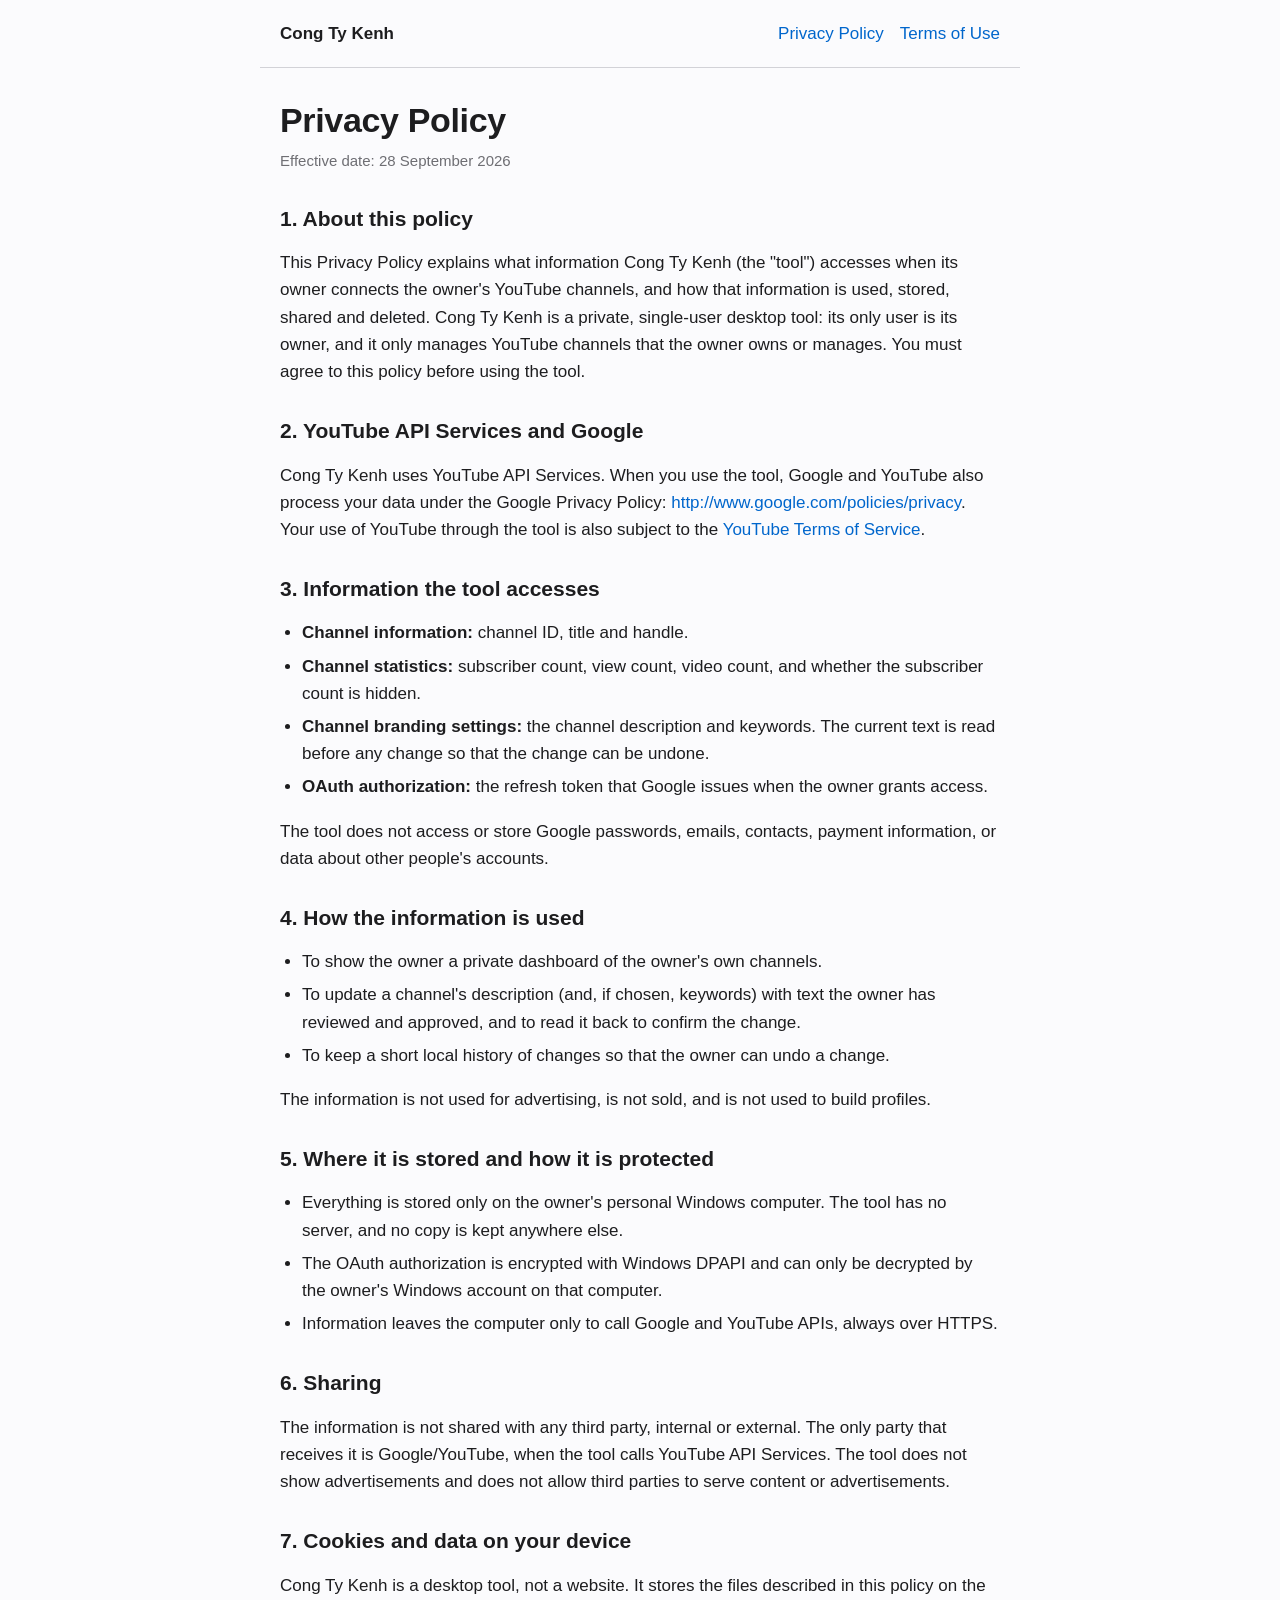
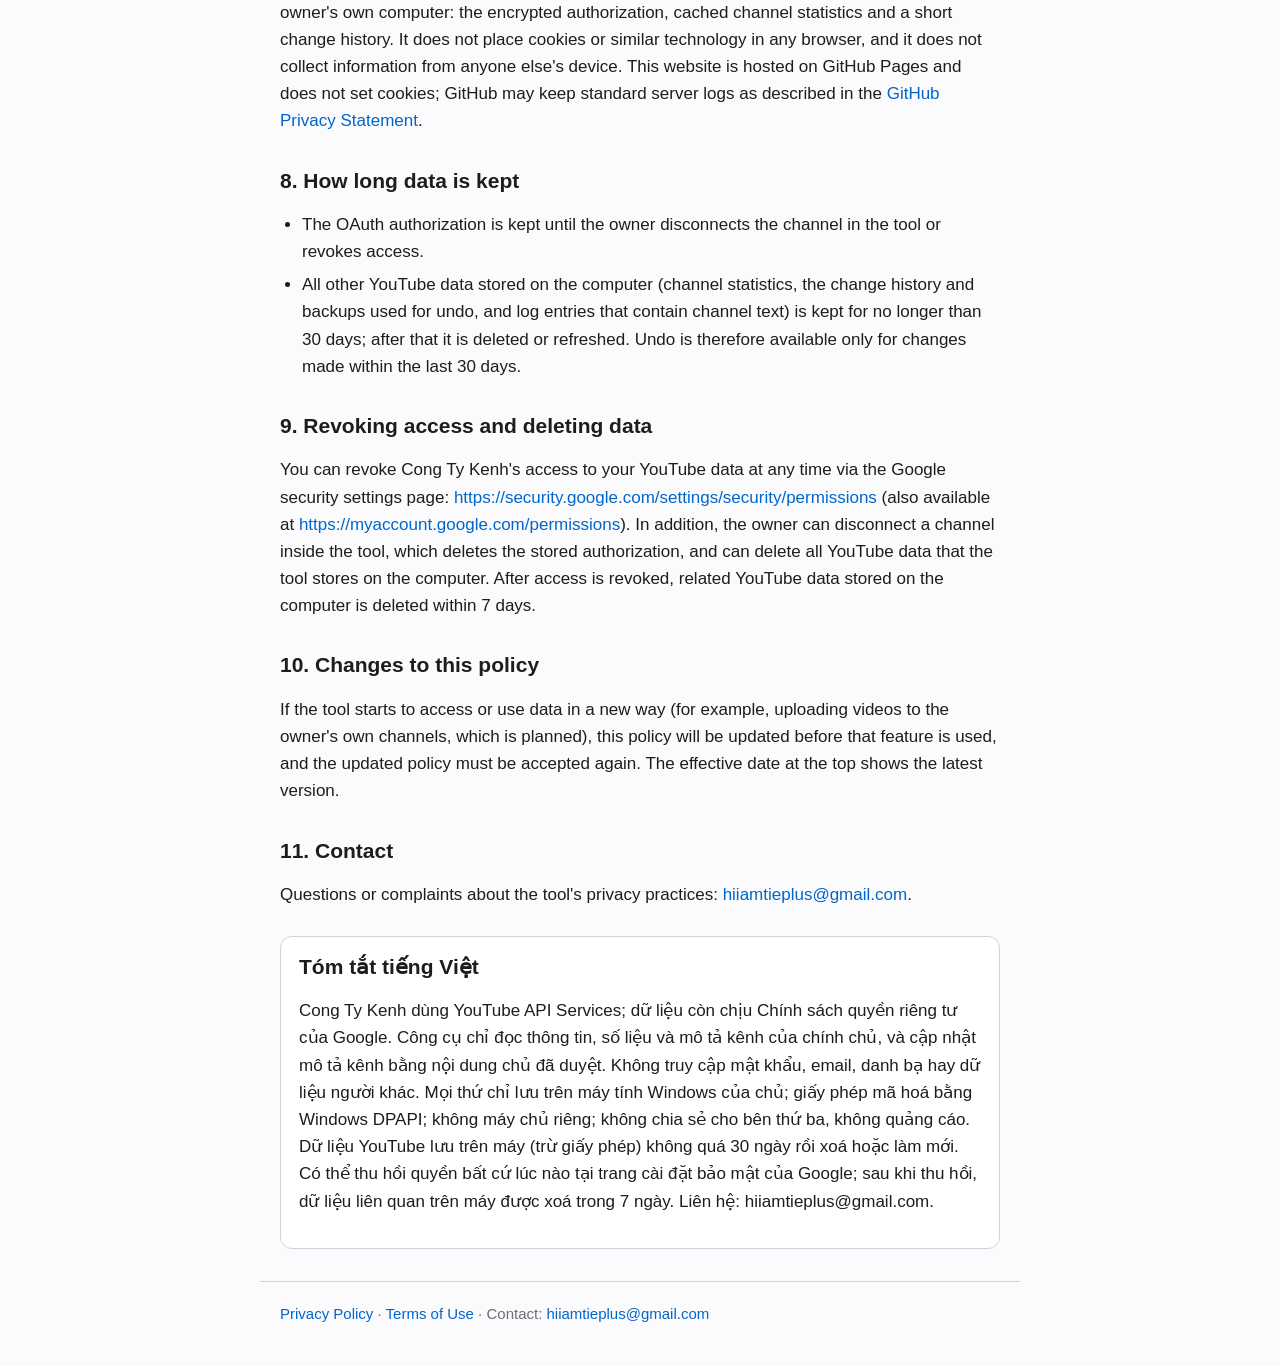
==== privacy.html @ 2bce6625 "Cong Ty Kenh: homepage, privacy policy and terms of use (effective 28 September 2026) Static pages f" ====
<!doctype html>
<html lang="en">
<head>
<meta charset="utf-8">
<meta name="viewport" content="width=device-width, initial-scale=1">
<title>Privacy Policy — Cong Ty Kenh</title>
<meta name="description" content="Privacy Policy of Cong Ty Kenh, a private single-user desktop tool that uses YouTube API Services.">
<link rel="stylesheet" href="style.css">
</head>
<body>
<header class="site">
  <a class="brand" href="./">Cong Ty Kenh</a>
  <nav><a href="privacy.html">Privacy Policy</a><a href="terms.html">Terms of Use</a></nav>
</header>
<main>
  <h1>Privacy Policy</h1>
  <p class="meta">Effective date: 28 September 2026</p>

  <h2>1. About this policy</h2>
  <p>This Privacy Policy explains what information Cong Ty Kenh (the "tool") accesses when its owner connects the owner's YouTube channels, and how that information is used, stored, shared and deleted. Cong Ty Kenh is a private, single-user desktop tool: its only user is its owner, and it only manages YouTube channels that the owner owns or manages. You must agree to this policy before using the tool.</p>

  <h2>2. YouTube API Services and Google</h2>
  <p>Cong Ty Kenh uses YouTube API Services. When you use the tool, Google and YouTube also process your data under the Google Privacy Policy: <a href="http://www.google.com/policies/privacy">http://www.google.com/policies/privacy</a>. Your use of YouTube through the tool is also subject to the <a href="https://www.youtube.com/t/terms">YouTube Terms of Service</a>.</p>

  <h2>3. Information the tool accesses</h2>
  <ul>
    <li><strong>Channel information:</strong> channel ID, title and handle.</li>
    <li><strong>Channel statistics:</strong> subscriber count, view count, video count, and whether the subscriber count is hidden.</li>
    <li><strong>Channel branding settings:</strong> the channel description and keywords. The current text is read before any change so that the change can be undone.</li>
    <li><strong>OAuth authorization:</strong> the refresh token that Google issues when the owner grants access.</li>
  </ul>
  <p>The tool does not access or store Google passwords, emails, contacts, payment information, or data about other people's accounts.</p>

  <h2>4. How the information is used</h2>
  <ul>
    <li>To show the owner a private dashboard of the owner's own channels.</li>
    <li>To update a channel's description (and, if chosen, keywords) with text the owner has reviewed and approved, and to read it back to confirm the change.</li>
    <li>To keep a short local history of changes so that the owner can undo a change.</li>
  </ul>
  <p>The information is not used for advertising, is not sold, and is not used to build profiles.</p>

  <h2>5. Where it is stored and how it is protected</h2>
  <ul>
    <li>Everything is stored only on the owner's personal Windows computer. The tool has no server, and no copy is kept anywhere else.</li>
    <li>The OAuth authorization is encrypted with Windows DPAPI and can only be decrypted by the owner's Windows account on that computer.</li>
    <li>Information leaves the computer only to call Google and YouTube APIs, always over HTTPS.</li>
  </ul>

  <h2>6. Sharing</h2>
  <p>The information is not shared with any third party, internal or external. The only party that receives it is Google/YouTube, when the tool calls YouTube API Services. The tool does not show advertisements and does not allow third parties to serve content or advertisements.</p>

  <h2>7. Cookies and data on your device</h2>
  <p>Cong Ty Kenh is a desktop tool, not a website. It stores the files described in this policy on the owner's own computer: the encrypted authorization, cached channel statistics and a short change history. It does not place cookies or similar technology in any browser, and it does not collect information from anyone else's device. This website is hosted on GitHub Pages and does not set cookies; GitHub may keep standard server logs as described in the <a href="https://docs.github.com/site-policy/privacy-policies/github-general-privacy-statement">GitHub Privacy Statement</a>.</p>

  <h2>8. How long data is kept</h2>
  <ul>
    <li>The OAuth authorization is kept until the owner disconnects the channel in the tool or revokes access.</li>
    <li>All other YouTube data stored on the computer (channel statistics, the change history and backups used for undo, and log entries that contain channel text) is kept for no longer than 30 days; after that it is deleted or refreshed. Undo is therefore available only for changes made within the last 30 days.</li>
  </ul>

  <h2>9. Revoking access and deleting data</h2>
  <p>You can revoke Cong Ty Kenh's access to your YouTube data at any time via the Google security settings page: <a href="https://security.google.com/settings/security/permissions">https://security.google.com/settings/security/permissions</a> (also available at <a href="https://myaccount.google.com/permissions">https://myaccount.google.com/permissions</a>). In addition, the owner can disconnect a channel inside the tool, which deletes the stored authorization, and can delete all YouTube data that the tool stores on the computer. After access is revoked, related YouTube data stored on the computer is deleted within 7 days.</p>

  <h2>10. Changes to this policy</h2>
  <p>If the tool starts to access or use data in a new way (for example, uploading videos to the owner's own channels, which is planned), this policy will be updated before that feature is used, and the updated policy must be accepted again. The effective date at the top shows the latest version.</p>

  <h2>11. Contact</h2>
  <p>Questions or complaints about the tool's privacy practices: <a href="mailto:hiiamtieplus@gmail.com">hiiamtieplus@gmail.com</a>.</p>

  <section class="vi" lang="vi">
    <h2>Tóm tắt tiếng Việt</h2>
    <p>Cong Ty Kenh dùng YouTube API Services; dữ liệu còn chịu Chính sách quyền riêng tư của Google. Công cụ chỉ đọc thông tin, số liệu và mô tả kênh của chính chủ, và cập nhật mô tả kênh bằng nội dung chủ đã duyệt. Không truy cập mật khẩu, email, danh bạ hay dữ liệu người khác. Mọi thứ chỉ lưu trên máy tính Windows của chủ; giấy phép mã hoá bằng Windows DPAPI; không máy chủ riêng; không chia sẻ cho bên thứ ba, không quảng cáo. Dữ liệu YouTube lưu trên máy (trừ giấy phép) không quá 30 ngày rồi xoá hoặc làm mới. Có thể thu hồi quyền bất cứ lúc nào tại trang cài đặt bảo mật của Google; sau khi thu hồi, dữ liệu liên quan trên máy được xoá trong 7 ngày. Liên hệ: hiiamtieplus@gmail.com.</p>
  </section>
</main>
<footer class="site">
  <a href="privacy.html">Privacy Policy</a> · <a href="terms.html">Terms of Use</a> · Contact: <a href="mailto:hiiamtieplus@gmail.com">hiiamtieplus@gmail.com</a>
</footer>
</body>
</html>
---- style.css ----
:root {
  color-scheme: light dark;
  --bg: #fbfbfd;
  --fg: #1d1d1f;
  --muted: #6e6e73;
  --line: #d2d2d7;
  --link: #0066cc;
  --card: #ffffff;
}

@media (prefers-color-scheme: dark) {
  :root {
    --bg: #000000;
    --fg: #f5f5f7;
    --muted: #a1a1a6;
    --line: #424245;
    --link: #2997ff;
    --card: #1d1d1f;
  }
}

* { box-sizing: border-box; }

html { -webkit-text-size-adjust: 100%; }

body {
  margin: 0;
  background: var(--bg);
  color: var(--fg);
  font: 17px/1.6 -apple-system, BlinkMacSystemFont, "Segoe UI", Roboto, "Noto Sans", "Helvetica Neue", Arial, sans-serif;
}

header.site, main, footer.site {
  max-width: 760px;
  margin: 0 auto;
  padding-left: 20px;
  padding-right: 20px;
}

header.site {
  display: flex;
  justify-content: space-between;
  align-items: center;
  gap: 16px;
  padding-top: 20px;
  padding-bottom: 20px;
  border-bottom: 1px solid var(--line);
}

.brand { font-weight: 600; color: var(--fg); text-decoration: none; }
header.site nav a { margin-left: 16px; }

main { padding-top: 32px; padding-bottom: 32px; }

h1 { font-size: 34px; line-height: 1.2; margin: 0 0 8px; letter-spacing: -0.01em; }
h2 { font-size: 21px; line-height: 1.3; margin: 32px 0 8px; }

p, li { overflow-wrap: anywhere; }

.lead { font-size: 20px; color: var(--muted); margin-top: 0; }
.meta { color: var(--muted); font-size: 15px; margin-top: 0; }

a { color: var(--link); text-decoration: none; }
a:hover, a:focus { text-decoration: underline; }

ul { padding-left: 22px; }
li { margin: 6px 0; }

.note, .vi {
  background: var(--card);
  border: 1px solid var(--line);
  border-radius: 12px;
  padding: 16px 18px;
  margin-top: 28px;
}

.vi h2 { margin-top: 0; }

footer.site {
  border-top: 1px solid var(--line);
  padding-top: 20px;
  padding-bottom: 40px;
  color: var(--muted);
  font-size: 15px;
}

@media (max-width: 520px) {
  h1 { font-size: 28px; }
  header.site { flex-direction: column; align-items: flex-start; }
  header.site nav a { margin: 0 16px 0 0; }
}
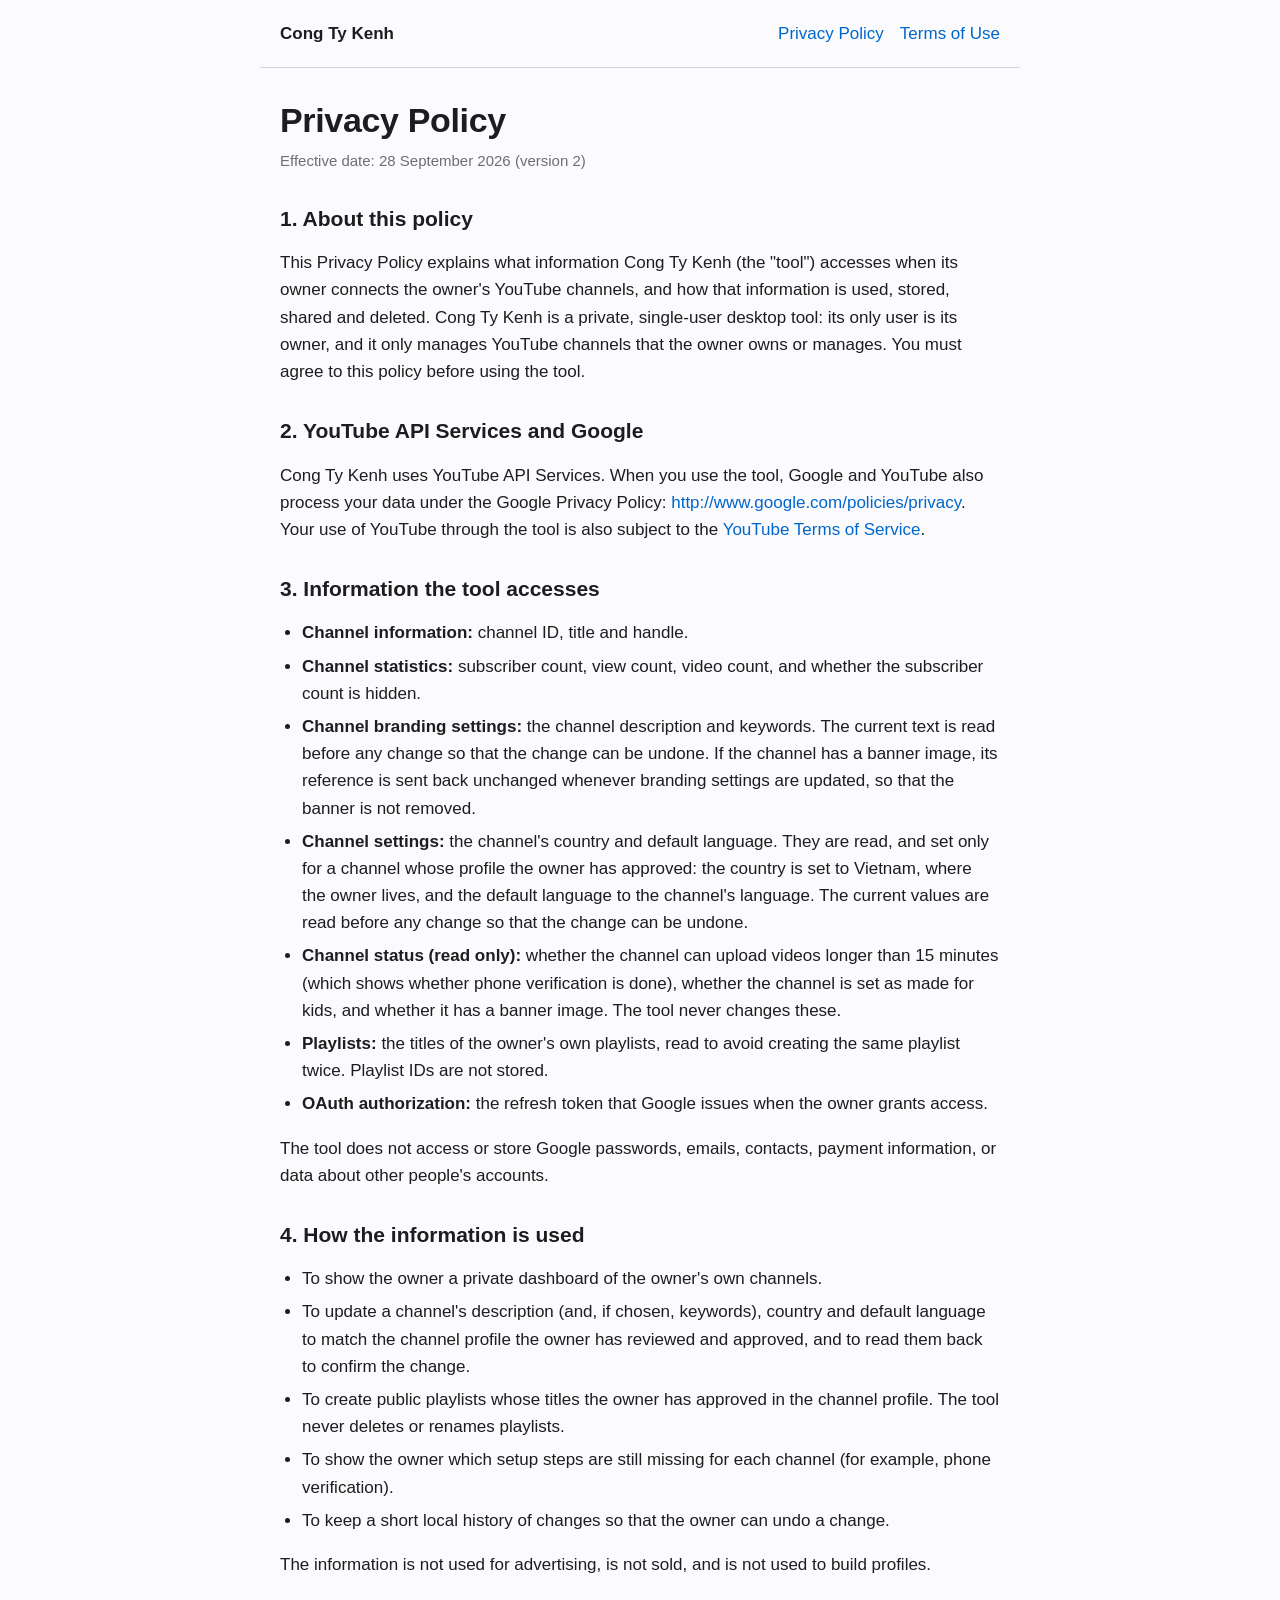
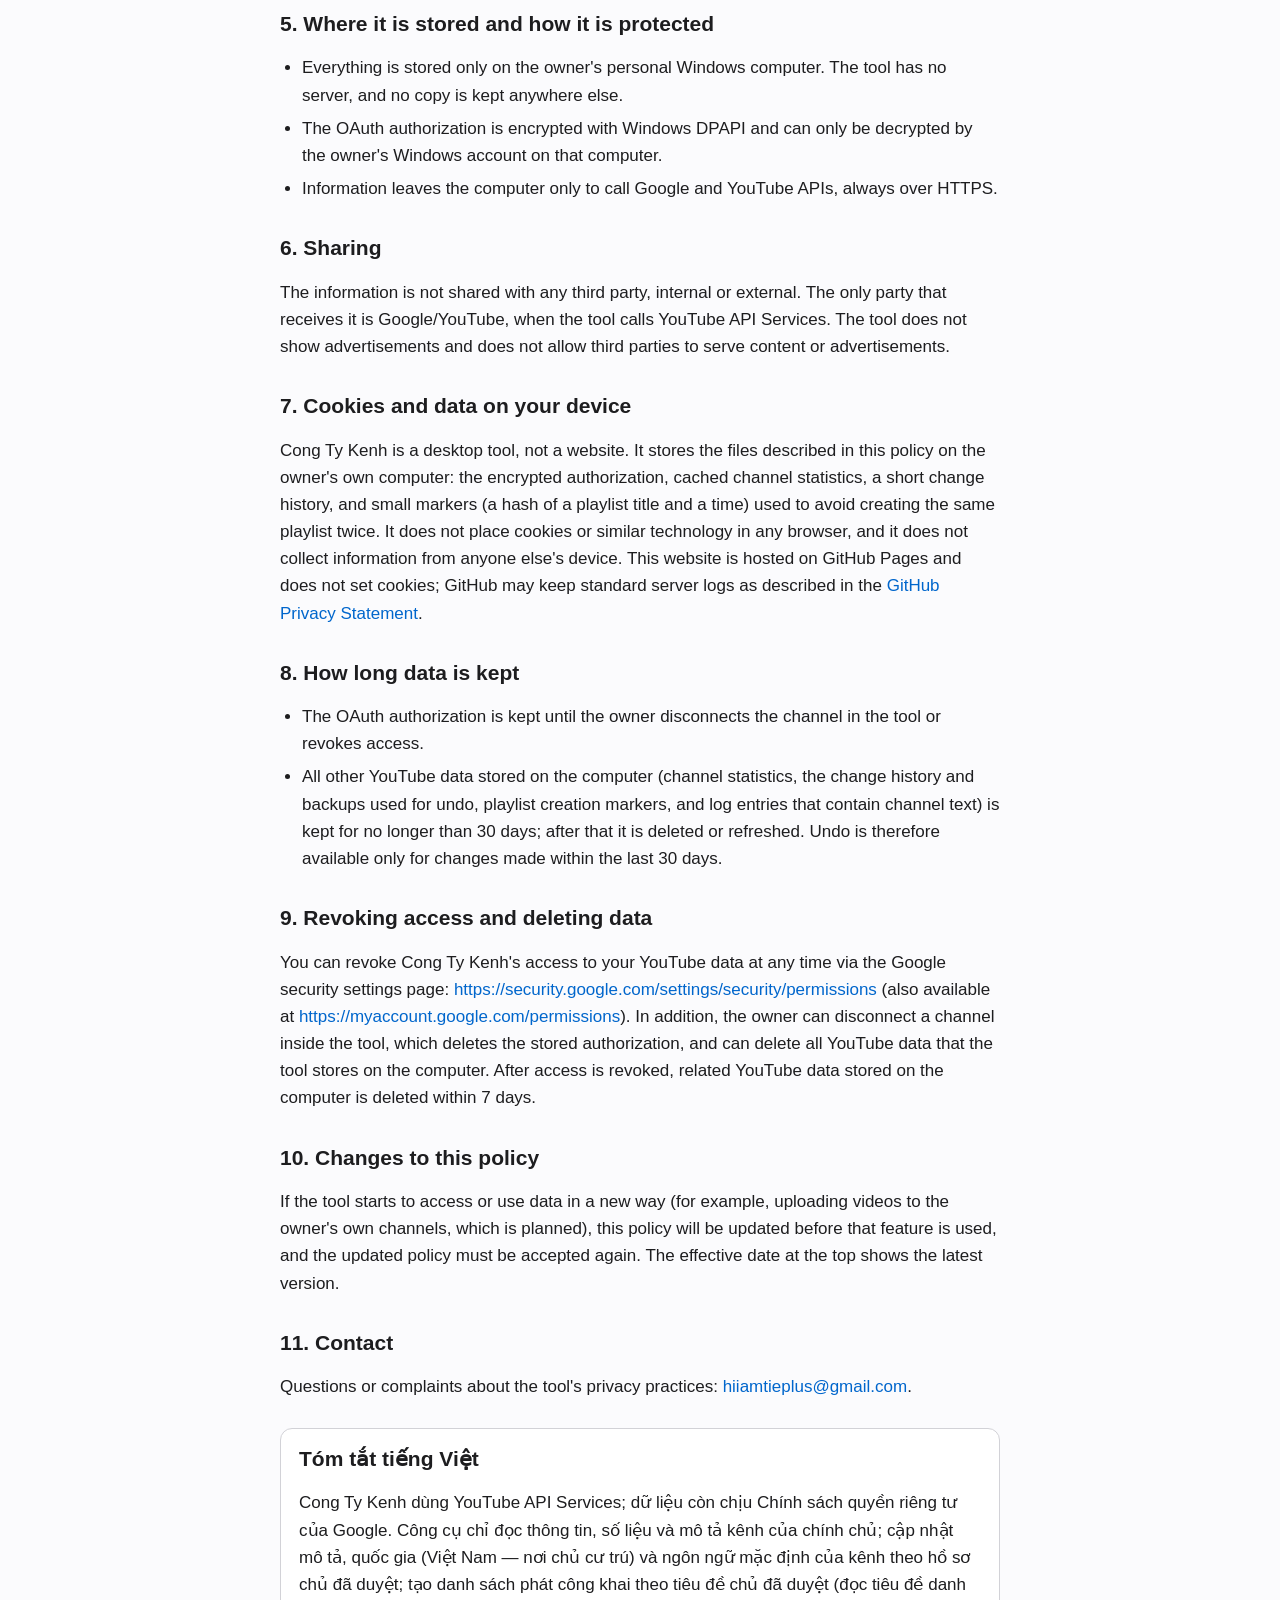
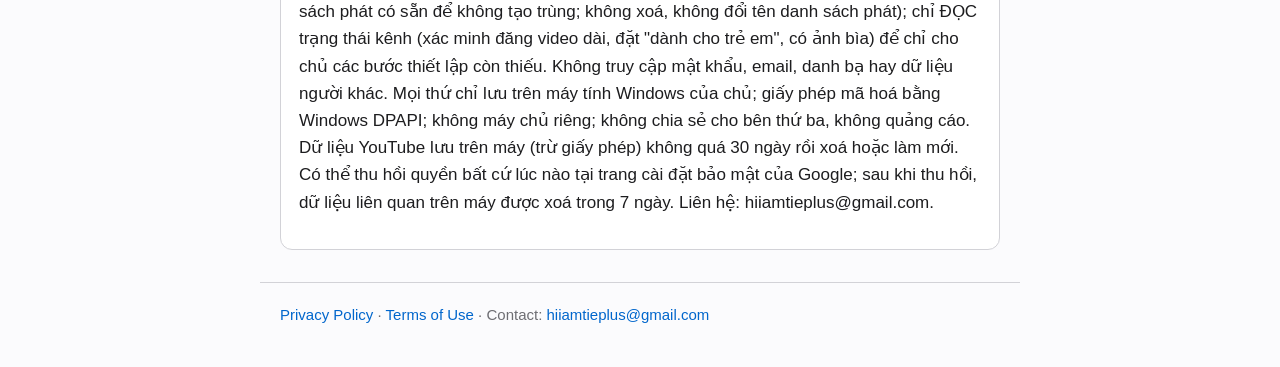
==== commit bb17d1cd: "Privacy policy v2 (draft, not published): country/default language, playlists, channel status (read " ====
--- a/privacy.html
+++ b/privacy.html
@@ -14,7 +14,7 @@
 </header>
 <main>
   <h1>Privacy Policy</h1>
-  <p class="meta">Effective date: 28 September 2026</p>
+  <p class="meta">Effective date: 28 September 2026 (version 2)</p>
 
   <h2>1. About this policy</h2>
   <p>This Privacy Policy explains what information Cong Ty Kenh (the "tool") accesses when its owner connects the owner's YouTube channels, and how that information is used, stored, shared and deleted. Cong Ty Kenh is a private, single-user desktop tool: its only user is its owner, and it only manages YouTube channels that the owner owns or manages. You must agree to this policy before using the tool.</p>
@@ -26,7 +26,10 @@
   <ul>
     <li><strong>Channel information:</strong> channel ID, title and handle.</li>
     <li><strong>Channel statistics:</strong> subscriber count, view count, video count, and whether the subscriber count is hidden.</li>
-    <li><strong>Channel branding settings:</strong> the channel description and keywords. The current text is read before any change so that the change can be undone.</li>
+    <li><strong>Channel branding settings:</strong> the channel description and keywords. The current text is read before any change so that the change can be undone. If the channel has a banner image, its reference is sent back unchanged whenever branding settings are updated, so that the banner is not removed.</li>
+    <li><strong>Channel settings:</strong> the channel's country and default language. They are read, and set only for a channel whose profile the owner has approved: the country is set to Vietnam, where the owner lives, and the default language to the channel's language. The current values are read before any change so that the change can be undone.</li>
+    <li><strong>Channel status (read only):</strong> whether the channel can upload videos longer than 15 minutes (which shows whether phone verification is done), whether the channel is set as made for kids, and whether it has a banner image. The tool never changes these.</li>
+    <li><strong>Playlists:</strong> the titles of the owner's own playlists, read to avoid creating the same playlist twice. Playlist IDs are not stored.</li>
     <li><strong>OAuth authorization:</strong> the refresh token that Google issues when the owner grants access.</li>
   </ul>
   <p>The tool does not access or store Google passwords, emails, contacts, payment information, or data about other people's accounts.</p>
@@ -34,7 +37,9 @@
   <h2>4. How the information is used</h2>
   <ul>
     <li>To show the owner a private dashboard of the owner's own channels.</li>
-    <li>To update a channel's description (and, if chosen, keywords) with text the owner has reviewed and approved, and to read it back to confirm the change.</li>
+    <li>To update a channel's description (and, if chosen, keywords), country and default language to match the channel profile the owner has reviewed and approved, and to read them back to confirm the change.</li>
+    <li>To create public playlists whose titles the owner has approved in the channel profile. The tool never deletes or renames playlists.</li>
+    <li>To show the owner which setup steps are still missing for each channel (for example, phone verification).</li>
     <li>To keep a short local history of changes so that the owner can undo a change.</li>
   </ul>
   <p>The information is not used for advertising, is not sold, and is not used to build profiles.</p>
@@ -50,12 +55,12 @@
   <p>The information is not shared with any third party, internal or external. The only party that receives it is Google/YouTube, when the tool calls YouTube API Services. The tool does not show advertisements and does not allow third parties to serve content or advertisements.</p>
 
   <h2>7. Cookies and data on your device</h2>
-  <p>Cong Ty Kenh is a desktop tool, not a website. It stores the files described in this policy on the owner's own computer: the encrypted authorization, cached channel statistics and a short change history. It does not place cookies or similar technology in any browser, and it does not collect information from anyone else's device. This website is hosted on GitHub Pages and does not set cookies; GitHub may keep standard server logs as described in the <a href="https://docs.github.com/site-policy/privacy-policies/github-general-privacy-statement">GitHub Privacy Statement</a>.</p>
+  <p>Cong Ty Kenh is a desktop tool, not a website. It stores the files described in this policy on the owner's own computer: the encrypted authorization, cached channel statistics, a short change history, and small markers (a hash of a playlist title and a time) used to avoid creating the same playlist twice. It does not place cookies or similar technology in any browser, and it does not collect information from anyone else's device. This website is hosted on GitHub Pages and does not set cookies; GitHub may keep standard server logs as described in the <a href="https://docs.github.com/site-policy/privacy-policies/github-general-privacy-statement">GitHub Privacy Statement</a>.</p>
 
   <h2>8. How long data is kept</h2>
   <ul>
     <li>The OAuth authorization is kept until the owner disconnects the channel in the tool or revokes access.</li>
-    <li>All other YouTube data stored on the computer (channel statistics, the change history and backups used for undo, and log entries that contain channel text) is kept for no longer than 30 days; after that it is deleted or refreshed. Undo is therefore available only for changes made within the last 30 days.</li>
+    <li>All other YouTube data stored on the computer (channel statistics, the change history and backups used for undo, playlist creation markers, and log entries that contain channel text) is kept for no longer than 30 days; after that it is deleted or refreshed. Undo is therefore available only for changes made within the last 30 days.</li>
   </ul>
 
   <h2>9. Revoking access and deleting data</h2>
@@ -69,7 +74,7 @@
 
   <section class="vi" lang="vi">
     <h2>Tóm tắt tiếng Việt</h2>
-    <p>Cong Ty Kenh dùng YouTube API Services; dữ liệu còn chịu Chính sách quyền riêng tư của Google. Công cụ chỉ đọc thông tin, số liệu và mô tả kênh của chính chủ, và cập nhật mô tả kênh bằng nội dung chủ đã duyệt. Không truy cập mật khẩu, email, danh bạ hay dữ liệu người khác. Mọi thứ chỉ lưu trên máy tính Windows của chủ; giấy phép mã hoá bằng Windows DPAPI; không máy chủ riêng; không chia sẻ cho bên thứ ba, không quảng cáo. Dữ liệu YouTube lưu trên máy (trừ giấy phép) không quá 30 ngày rồi xoá hoặc làm mới. Có thể thu hồi quyền bất cứ lúc nào tại trang cài đặt bảo mật của Google; sau khi thu hồi, dữ liệu liên quan trên máy được xoá trong 7 ngày. Liên hệ: hiiamtieplus@gmail.com.</p>
+    <p>Cong Ty Kenh dùng YouTube API Services; dữ liệu còn chịu Chính sách quyền riêng tư của Google. Công cụ chỉ đọc thông tin, số liệu và mô tả kênh của chính chủ; cập nhật mô tả, quốc gia (Việt Nam — nơi chủ cư trú) và ngôn ngữ mặc định của kênh theo hồ sơ chủ đã duyệt; tạo danh sách phát công khai theo tiêu đề chủ đã duyệt (đọc tiêu đề danh sách phát có sẵn để không tạo trùng; không xoá, không đổi tên danh sách phát); chỉ ĐỌC trạng thái kênh (xác minh đăng video dài, đặt "dành cho trẻ em", có ảnh bìa) để chỉ cho chủ các bước thiết lập còn thiếu. Không truy cập mật khẩu, email, danh bạ hay dữ liệu người khác. Mọi thứ chỉ lưu trên máy tính Windows của chủ; giấy phép mã hoá bằng Windows DPAPI; không máy chủ riêng; không chia sẻ cho bên thứ ba, không quảng cáo. Dữ liệu YouTube lưu trên máy (trừ giấy phép) không quá 30 ngày rồi xoá hoặc làm mới. Có thể thu hồi quyền bất cứ lúc nào tại trang cài đặt bảo mật của Google; sau khi thu hồi, dữ liệu liên quan trên máy được xoá trong 7 ngày. Liên hệ: hiiamtieplus@gmail.com.</p>
   </section>
 </main>
 <footer class="site">
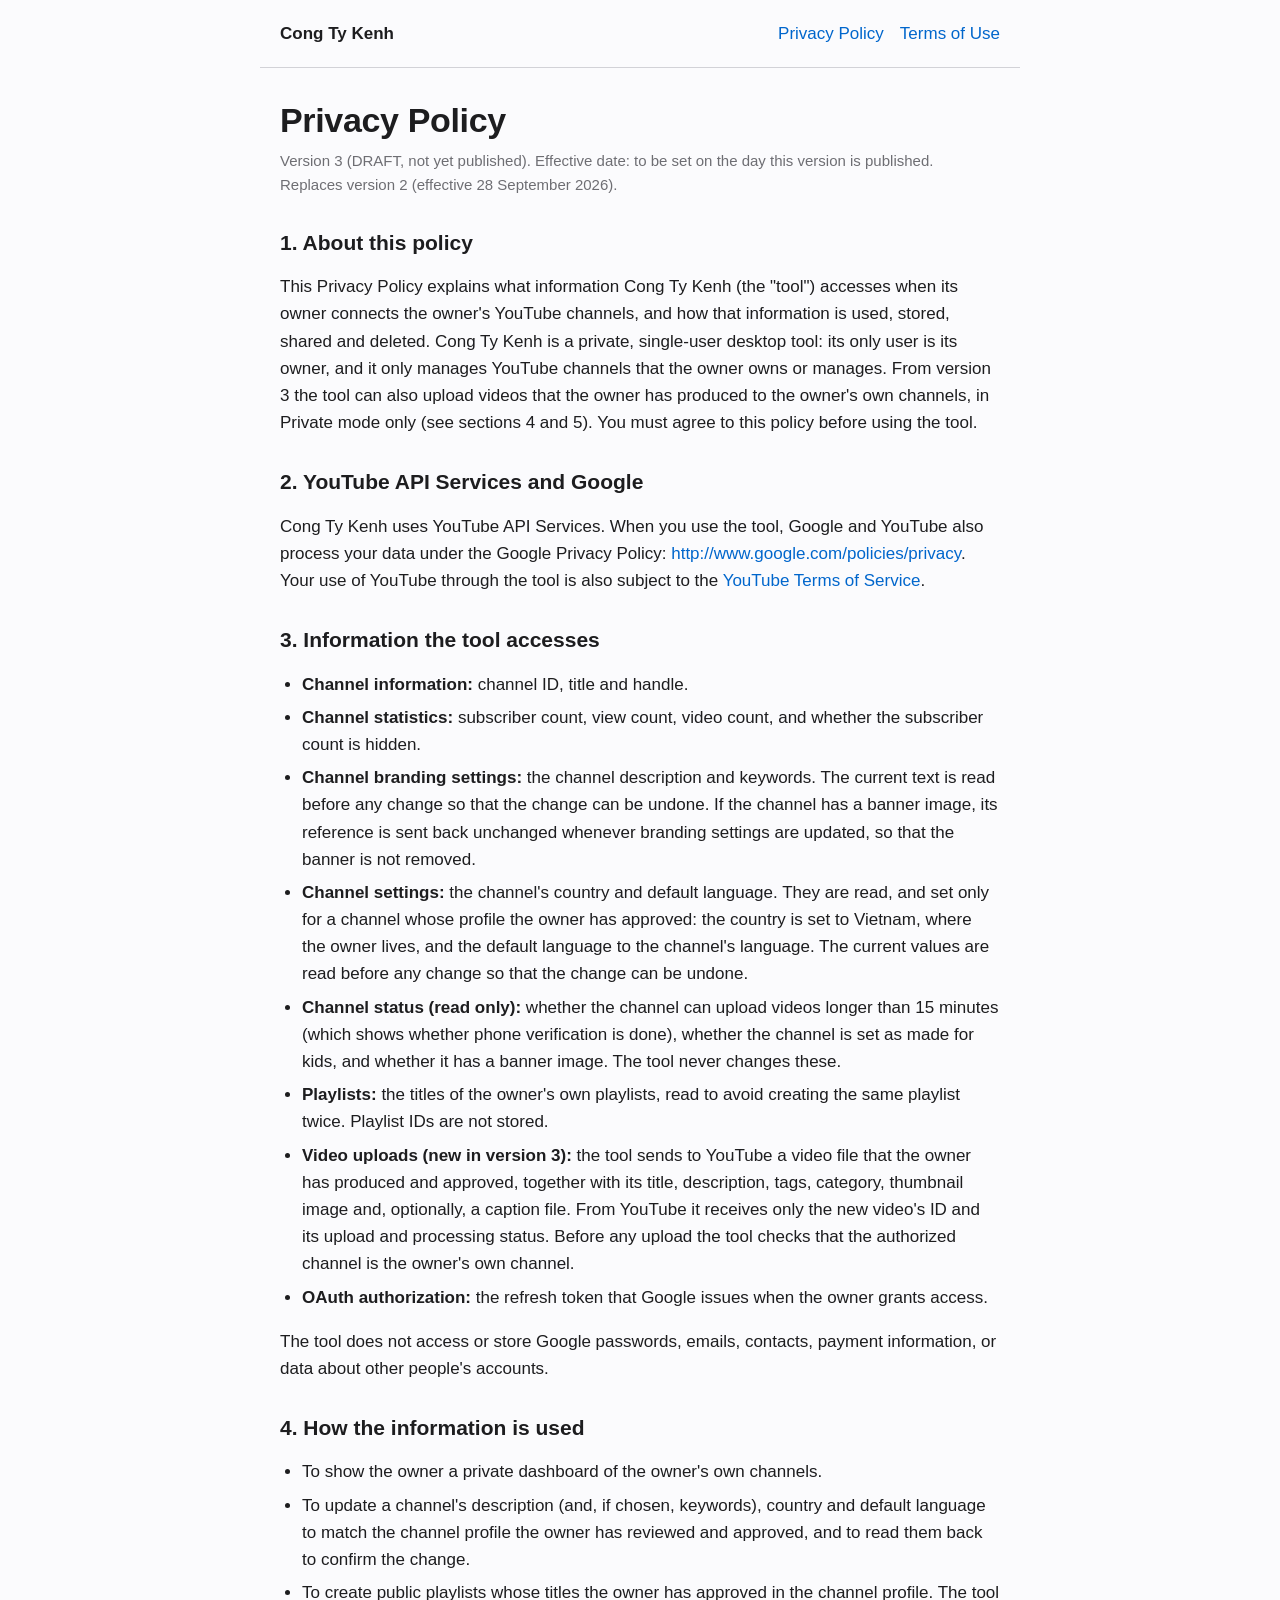
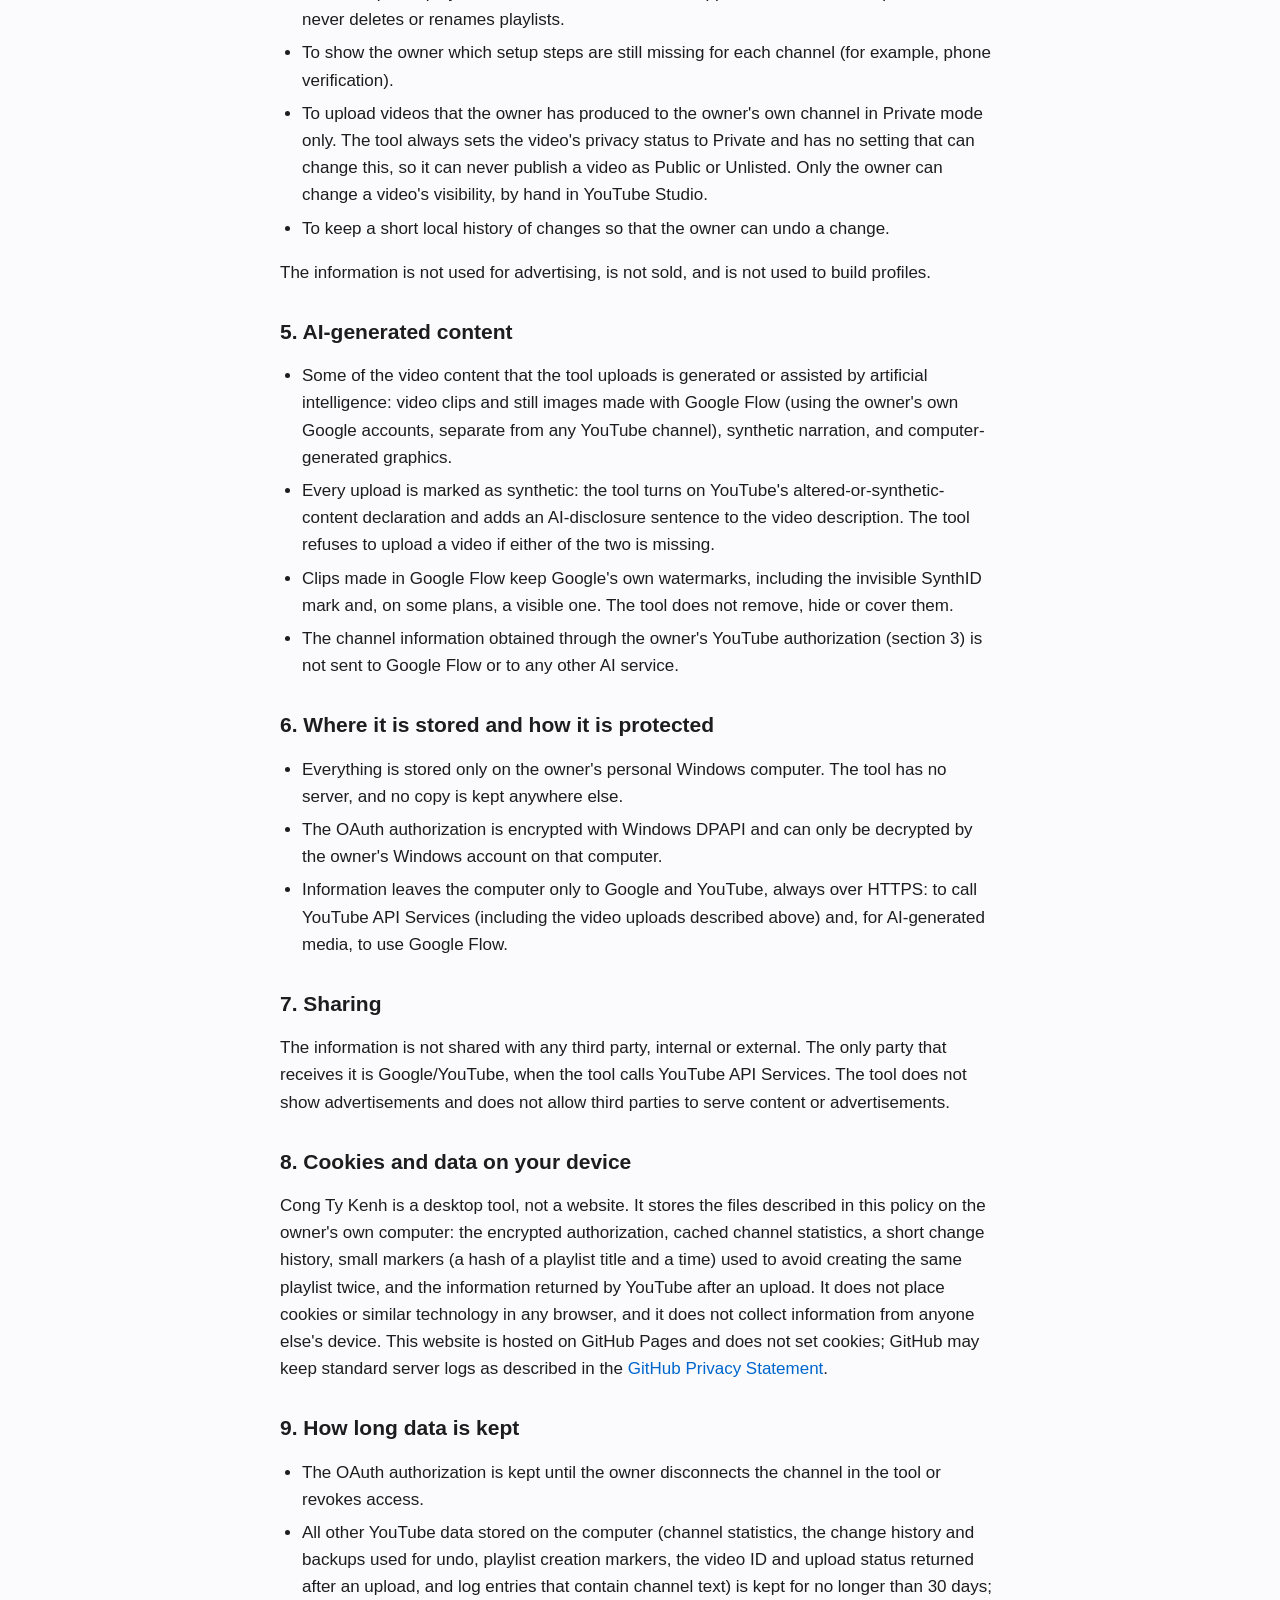
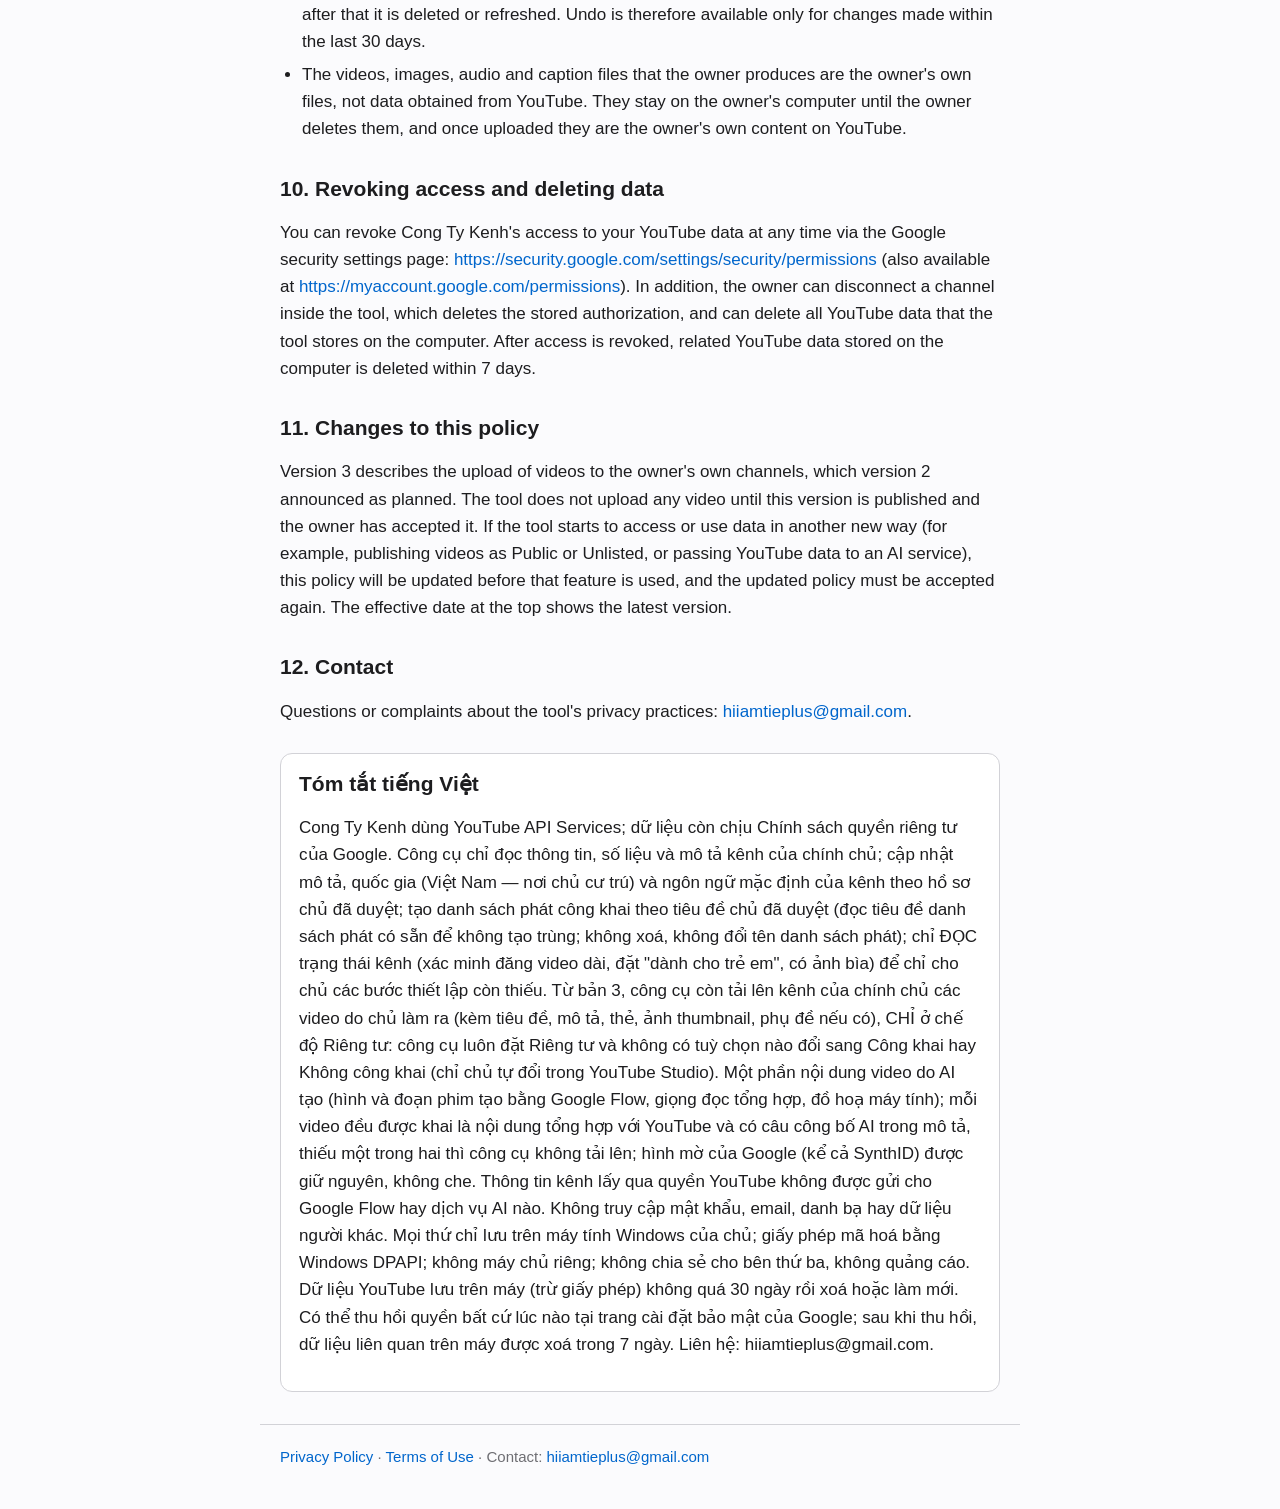
==== commit e6bff9f2: "Privacy policy v3 (DRAFT, not published): Private-only video uploads, AI-generated content disclosur" ====
--- a/privacy.html
+++ b/privacy.html
@@ -14,10 +14,10 @@
 </header>
 <main>
   <h1>Privacy Policy</h1>
-  <p class="meta">Effective date: 28 September 2026 (version 2)</p>
+  <p class="meta">Version 3 (DRAFT, not yet published). Effective date: to be set on the day this version is published. Replaces version 2 (effective 28 September 2026).</p>
 
   <h2>1. About this policy</h2>
-  <p>This Privacy Policy explains what information Cong Ty Kenh (the "tool") accesses when its owner connects the owner's YouTube channels, and how that information is used, stored, shared and deleted. Cong Ty Kenh is a private, single-user desktop tool: its only user is its owner, and it only manages YouTube channels that the owner owns or manages. You must agree to this policy before using the tool.</p>
+  <p>This Privacy Policy explains what information Cong Ty Kenh (the "tool") accesses when its owner connects the owner's YouTube channels, and how that information is used, stored, shared and deleted. Cong Ty Kenh is a private, single-user desktop tool: its only user is its owner, and it only manages YouTube channels that the owner owns or manages. From version 3 the tool can also upload videos that the owner has produced to the owner's own channels, in Private mode only (see sections 4 and 5). You must agree to this policy before using the tool.</p>
 
   <h2>2. YouTube API Services and Google</h2>
   <p>Cong Ty Kenh uses YouTube API Services. When you use the tool, Google and YouTube also process your data under the Google Privacy Policy: <a href="http://www.google.com/policies/privacy">http://www.google.com/policies/privacy</a>. Your use of YouTube through the tool is also subject to the <a href="https://www.youtube.com/t/terms">YouTube Terms of Service</a>.</p>
@@ -30,6 +30,7 @@
     <li><strong>Channel settings:</strong> the channel's country and default language. They are read, and set only for a channel whose profile the owner has approved: the country is set to Vietnam, where the owner lives, and the default language to the channel's language. The current values are read before any change so that the change can be undone.</li>
     <li><strong>Channel status (read only):</strong> whether the channel can upload videos longer than 15 minutes (which shows whether phone verification is done), whether the channel is set as made for kids, and whether it has a banner image. The tool never changes these.</li>
     <li><strong>Playlists:</strong> the titles of the owner's own playlists, read to avoid creating the same playlist twice. Playlist IDs are not stored.</li>
+    <li><strong>Video uploads (new in version 3):</strong> the tool sends to YouTube a video file that the owner has produced and approved, together with its title, description, tags, category, thumbnail image and, optionally, a caption file. From YouTube it receives only the new video's ID and its upload and processing status. Before any upload the tool checks that the authorized channel is the owner's own channel.</li>
     <li><strong>OAuth authorization:</strong> the refresh token that Google issues when the owner grants access.</li>
   </ul>
   <p>The tool does not access or store Google passwords, emails, contacts, payment information, or data about other people's accounts.</p>
@@ -40,41 +41,51 @@
     <li>To update a channel's description (and, if chosen, keywords), country and default language to match the channel profile the owner has reviewed and approved, and to read them back to confirm the change.</li>
     <li>To create public playlists whose titles the owner has approved in the channel profile. The tool never deletes or renames playlists.</li>
     <li>To show the owner which setup steps are still missing for each channel (for example, phone verification).</li>
+    <li>To upload videos that the owner has produced to the owner's own channel in Private mode only. The tool always sets the video's privacy status to Private and has no setting that can change this, so it can never publish a video as Public or Unlisted. Only the owner can change a video's visibility, by hand in YouTube Studio.</li>
     <li>To keep a short local history of changes so that the owner can undo a change.</li>
   </ul>
   <p>The information is not used for advertising, is not sold, and is not used to build profiles.</p>
 
-  <h2>5. Where it is stored and how it is protected</h2>
+  <h2>5. AI-generated content</h2>
+  <ul>
+    <li>Some of the video content that the tool uploads is generated or assisted by artificial intelligence: video clips and still images made with Google Flow (using the owner's own Google accounts, separate from any YouTube channel), synthetic narration, and computer-generated graphics.</li>
+    <li>Every upload is marked as synthetic: the tool turns on YouTube's altered-or-synthetic-content declaration and adds an AI-disclosure sentence to the video description. The tool refuses to upload a video if either of the two is missing.</li>
+    <li>Clips made in Google Flow keep Google's own watermarks, including the invisible SynthID mark and, on some plans, a visible one. The tool does not remove, hide or cover them.</li>
+    <li>The channel information obtained through the owner's YouTube authorization (section 3) is not sent to Google Flow or to any other AI service.</li>
+  </ul>
+
+  <h2>6. Where it is stored and how it is protected</h2>
   <ul>
     <li>Everything is stored only on the owner's personal Windows computer. The tool has no server, and no copy is kept anywhere else.</li>
     <li>The OAuth authorization is encrypted with Windows DPAPI and can only be decrypted by the owner's Windows account on that computer.</li>
-    <li>Information leaves the computer only to call Google and YouTube APIs, always over HTTPS.</li>
+    <li>Information leaves the computer only to Google and YouTube, always over HTTPS: to call YouTube API Services (including the video uploads described above) and, for AI-generated media, to use Google Flow.</li>
   </ul>
 
-  <h2>6. Sharing</h2>
+  <h2>7. Sharing</h2>
   <p>The information is not shared with any third party, internal or external. The only party that receives it is Google/YouTube, when the tool calls YouTube API Services. The tool does not show advertisements and does not allow third parties to serve content or advertisements.</p>
 
-  <h2>7. Cookies and data on your device</h2>
-  <p>Cong Ty Kenh is a desktop tool, not a website. It stores the files described in this policy on the owner's own computer: the encrypted authorization, cached channel statistics, a short change history, and small markers (a hash of a playlist title and a time) used to avoid creating the same playlist twice. It does not place cookies or similar technology in any browser, and it does not collect information from anyone else's device. This website is hosted on GitHub Pages and does not set cookies; GitHub may keep standard server logs as described in the <a href="https://docs.github.com/site-policy/privacy-policies/github-general-privacy-statement">GitHub Privacy Statement</a>.</p>
+  <h2>8. Cookies and data on your device</h2>
+  <p>Cong Ty Kenh is a desktop tool, not a website. It stores the files described in this policy on the owner's own computer: the encrypted authorization, cached channel statistics, a short change history, small markers (a hash of a playlist title and a time) used to avoid creating the same playlist twice, and the information returned by YouTube after an upload. It does not place cookies or similar technology in any browser, and it does not collect information from anyone else's device. This website is hosted on GitHub Pages and does not set cookies; GitHub may keep standard server logs as described in the <a href="https://docs.github.com/site-policy/privacy-policies/github-general-privacy-statement">GitHub Privacy Statement</a>.</p>
 
-  <h2>8. How long data is kept</h2>
+  <h2>9. How long data is kept</h2>
   <ul>
     <li>The OAuth authorization is kept until the owner disconnects the channel in the tool or revokes access.</li>
-    <li>All other YouTube data stored on the computer (channel statistics, the change history and backups used for undo, playlist creation markers, and log entries that contain channel text) is kept for no longer than 30 days; after that it is deleted or refreshed. Undo is therefore available only for changes made within the last 30 days.</li>
+    <li>All other YouTube data stored on the computer (channel statistics, the change history and backups used for undo, playlist creation markers, the video ID and upload status returned after an upload, and log entries that contain channel text) is kept for no longer than 30 days; after that it is deleted or refreshed. Undo is therefore available only for changes made within the last 30 days.</li>
+    <li>The videos, images, audio and caption files that the owner produces are the owner's own files, not data obtained from YouTube. They stay on the owner's computer until the owner deletes them, and once uploaded they are the owner's own content on YouTube.</li>
   </ul>
 
-  <h2>9. Revoking access and deleting data</h2>
+  <h2>10. Revoking access and deleting data</h2>
   <p>You can revoke Cong Ty Kenh's access to your YouTube data at any time via the Google security settings page: <a href="https://security.google.com/settings/security/permissions">https://security.google.com/settings/security/permissions</a> (also available at <a href="https://myaccount.google.com/permissions">https://myaccount.google.com/permissions</a>). In addition, the owner can disconnect a channel inside the tool, which deletes the stored authorization, and can delete all YouTube data that the tool stores on the computer. After access is revoked, related YouTube data stored on the computer is deleted within 7 days.</p>
 
-  <h2>10. Changes to this policy</h2>
-  <p>If the tool starts to access or use data in a new way (for example, uploading videos to the owner's own channels, which is planned), this policy will be updated before that feature is used, and the updated policy must be accepted again. The effective date at the top shows the latest version.</p>
+  <h2>11. Changes to this policy</h2>
+  <p>Version 3 describes the upload of videos to the owner's own channels, which version 2 announced as planned. The tool does not upload any video until this version is published and the owner has accepted it. If the tool starts to access or use data in another new way (for example, publishing videos as Public or Unlisted, or passing YouTube data to an AI service), this policy will be updated before that feature is used, and the updated policy must be accepted again. The effective date at the top shows the latest version.</p>
 
-  <h2>11. Contact</h2>
+  <h2>12. Contact</h2>
   <p>Questions or complaints about the tool's privacy practices: <a href="mailto:hiiamtieplus@gmail.com">hiiamtieplus@gmail.com</a>.</p>
 
   <section class="vi" lang="vi">
     <h2>Tóm tắt tiếng Việt</h2>
-    <p>Cong Ty Kenh dùng YouTube API Services; dữ liệu còn chịu Chính sách quyền riêng tư của Google. Công cụ chỉ đọc thông tin, số liệu và mô tả kênh của chính chủ; cập nhật mô tả, quốc gia (Việt Nam — nơi chủ cư trú) và ngôn ngữ mặc định của kênh theo hồ sơ chủ đã duyệt; tạo danh sách phát công khai theo tiêu đề chủ đã duyệt (đọc tiêu đề danh sách phát có sẵn để không tạo trùng; không xoá, không đổi tên danh sách phát); chỉ ĐỌC trạng thái kênh (xác minh đăng video dài, đặt "dành cho trẻ em", có ảnh bìa) để chỉ cho chủ các bước thiết lập còn thiếu. Không truy cập mật khẩu, email, danh bạ hay dữ liệu người khác. Mọi thứ chỉ lưu trên máy tính Windows của chủ; giấy phép mã hoá bằng Windows DPAPI; không máy chủ riêng; không chia sẻ cho bên thứ ba, không quảng cáo. Dữ liệu YouTube lưu trên máy (trừ giấy phép) không quá 30 ngày rồi xoá hoặc làm mới. Có thể thu hồi quyền bất cứ lúc nào tại trang cài đặt bảo mật của Google; sau khi thu hồi, dữ liệu liên quan trên máy được xoá trong 7 ngày. Liên hệ: hiiamtieplus@gmail.com.</p>
+    <p>Cong Ty Kenh dùng YouTube API Services; dữ liệu còn chịu Chính sách quyền riêng tư của Google. Công cụ chỉ đọc thông tin, số liệu và mô tả kênh của chính chủ; cập nhật mô tả, quốc gia (Việt Nam — nơi chủ cư trú) và ngôn ngữ mặc định của kênh theo hồ sơ chủ đã duyệt; tạo danh sách phát công khai theo tiêu đề chủ đã duyệt (đọc tiêu đề danh sách phát có sẵn để không tạo trùng; không xoá, không đổi tên danh sách phát); chỉ ĐỌC trạng thái kênh (xác minh đăng video dài, đặt "dành cho trẻ em", có ảnh bìa) để chỉ cho chủ các bước thiết lập còn thiếu. Từ bản 3, công cụ còn tải lên kênh của chính chủ các video do chủ làm ra (kèm tiêu đề, mô tả, thẻ, ảnh thumbnail, phụ đề nếu có), CHỈ ở chế độ Riêng tư: công cụ luôn đặt Riêng tư và không có tuỳ chọn nào đổi sang Công khai hay Không công khai (chỉ chủ tự đổi trong YouTube Studio). Một phần nội dung video do AI tạo (hình và đoạn phim tạo bằng Google Flow, giọng đọc tổng hợp, đồ hoạ máy tính); mỗi video đều được khai là nội dung tổng hợp với YouTube và có câu công bố AI trong mô tả, thiếu một trong hai thì công cụ không tải lên; hình mờ của Google (kể cả SynthID) được giữ nguyên, không che. Thông tin kênh lấy qua quyền YouTube không được gửi cho Google Flow hay dịch vụ AI nào. Không truy cập mật khẩu, email, danh bạ hay dữ liệu người khác. Mọi thứ chỉ lưu trên máy tính Windows của chủ; giấy phép mã hoá bằng Windows DPAPI; không máy chủ riêng; không chia sẻ cho bên thứ ba, không quảng cáo. Dữ liệu YouTube lưu trên máy (trừ giấy phép) không quá 30 ngày rồi xoá hoặc làm mới. Có thể thu hồi quyền bất cứ lúc nào tại trang cài đặt bảo mật của Google; sau khi thu hồi, dữ liệu liên quan trên máy được xoá trong 7 ngày. Liên hệ: hiiamtieplus@gmail.com.</p>
   </section>
 </main>
 <footer class="site">
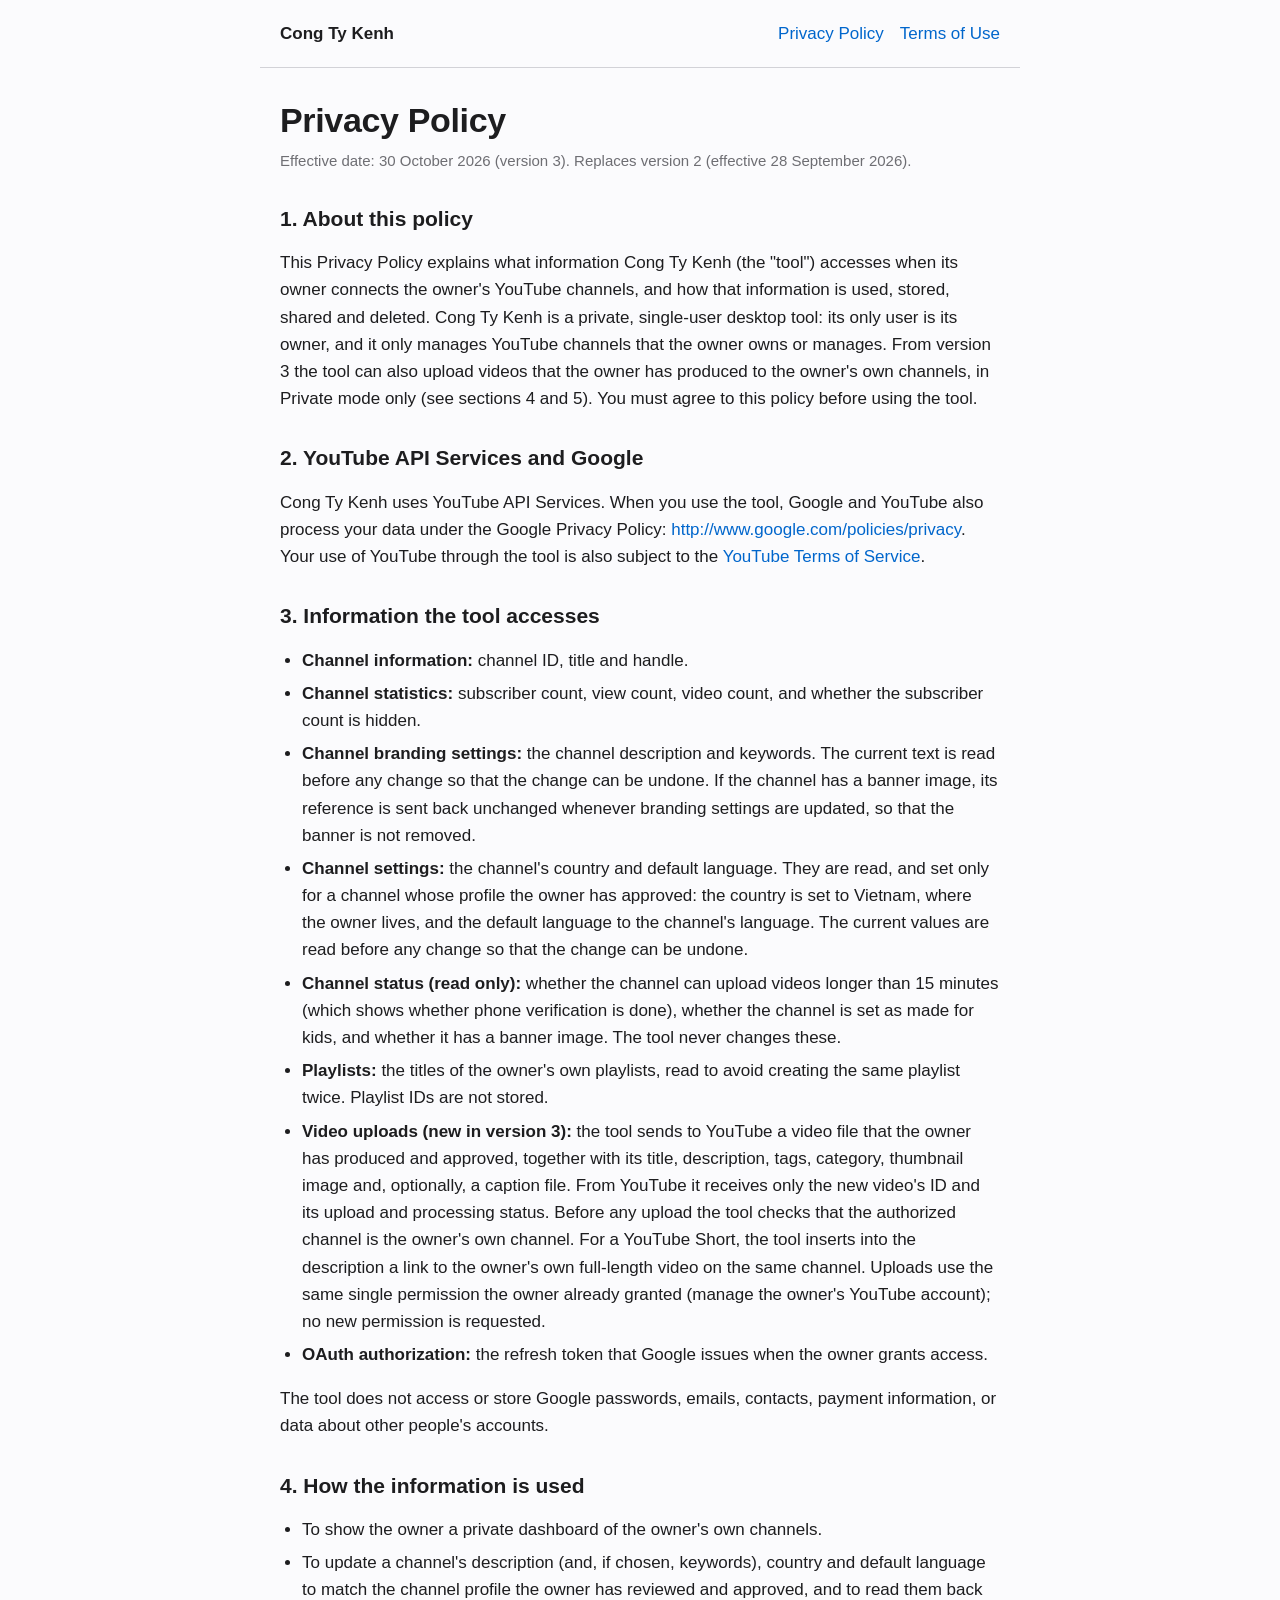
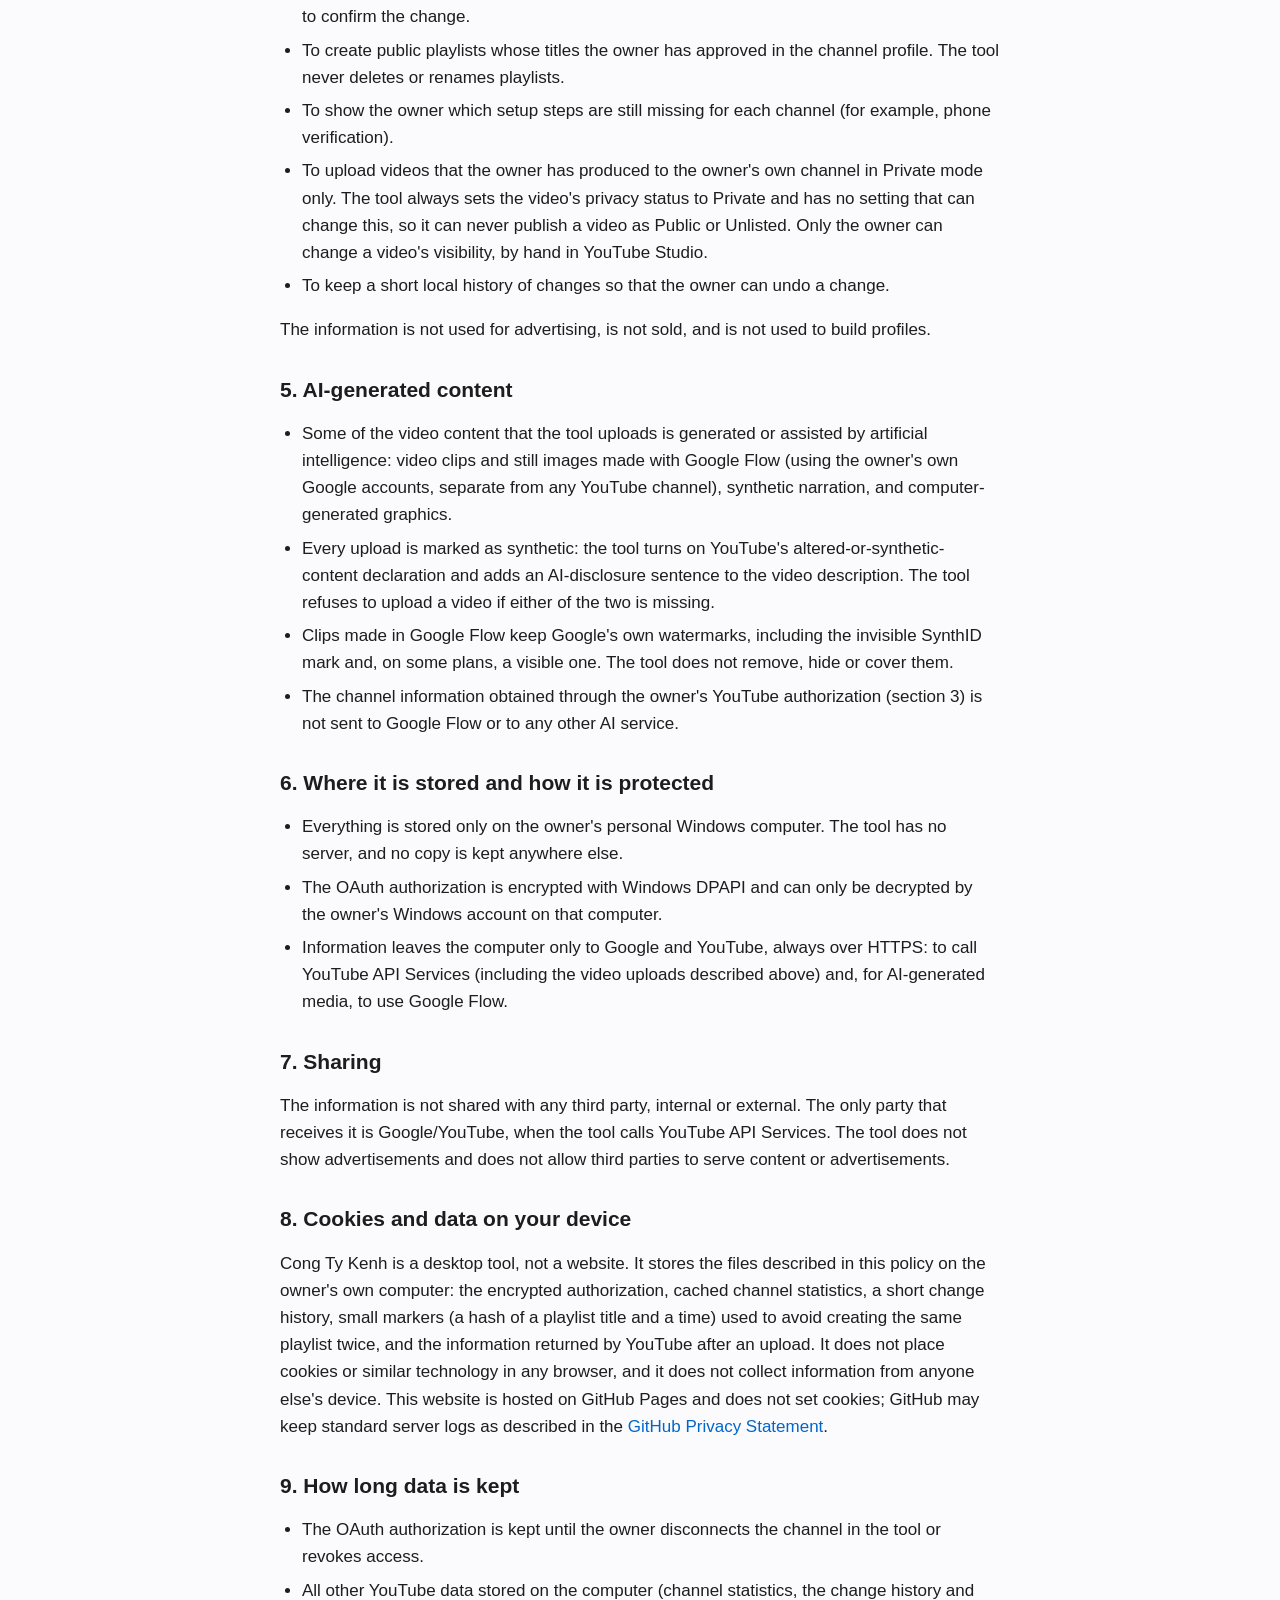
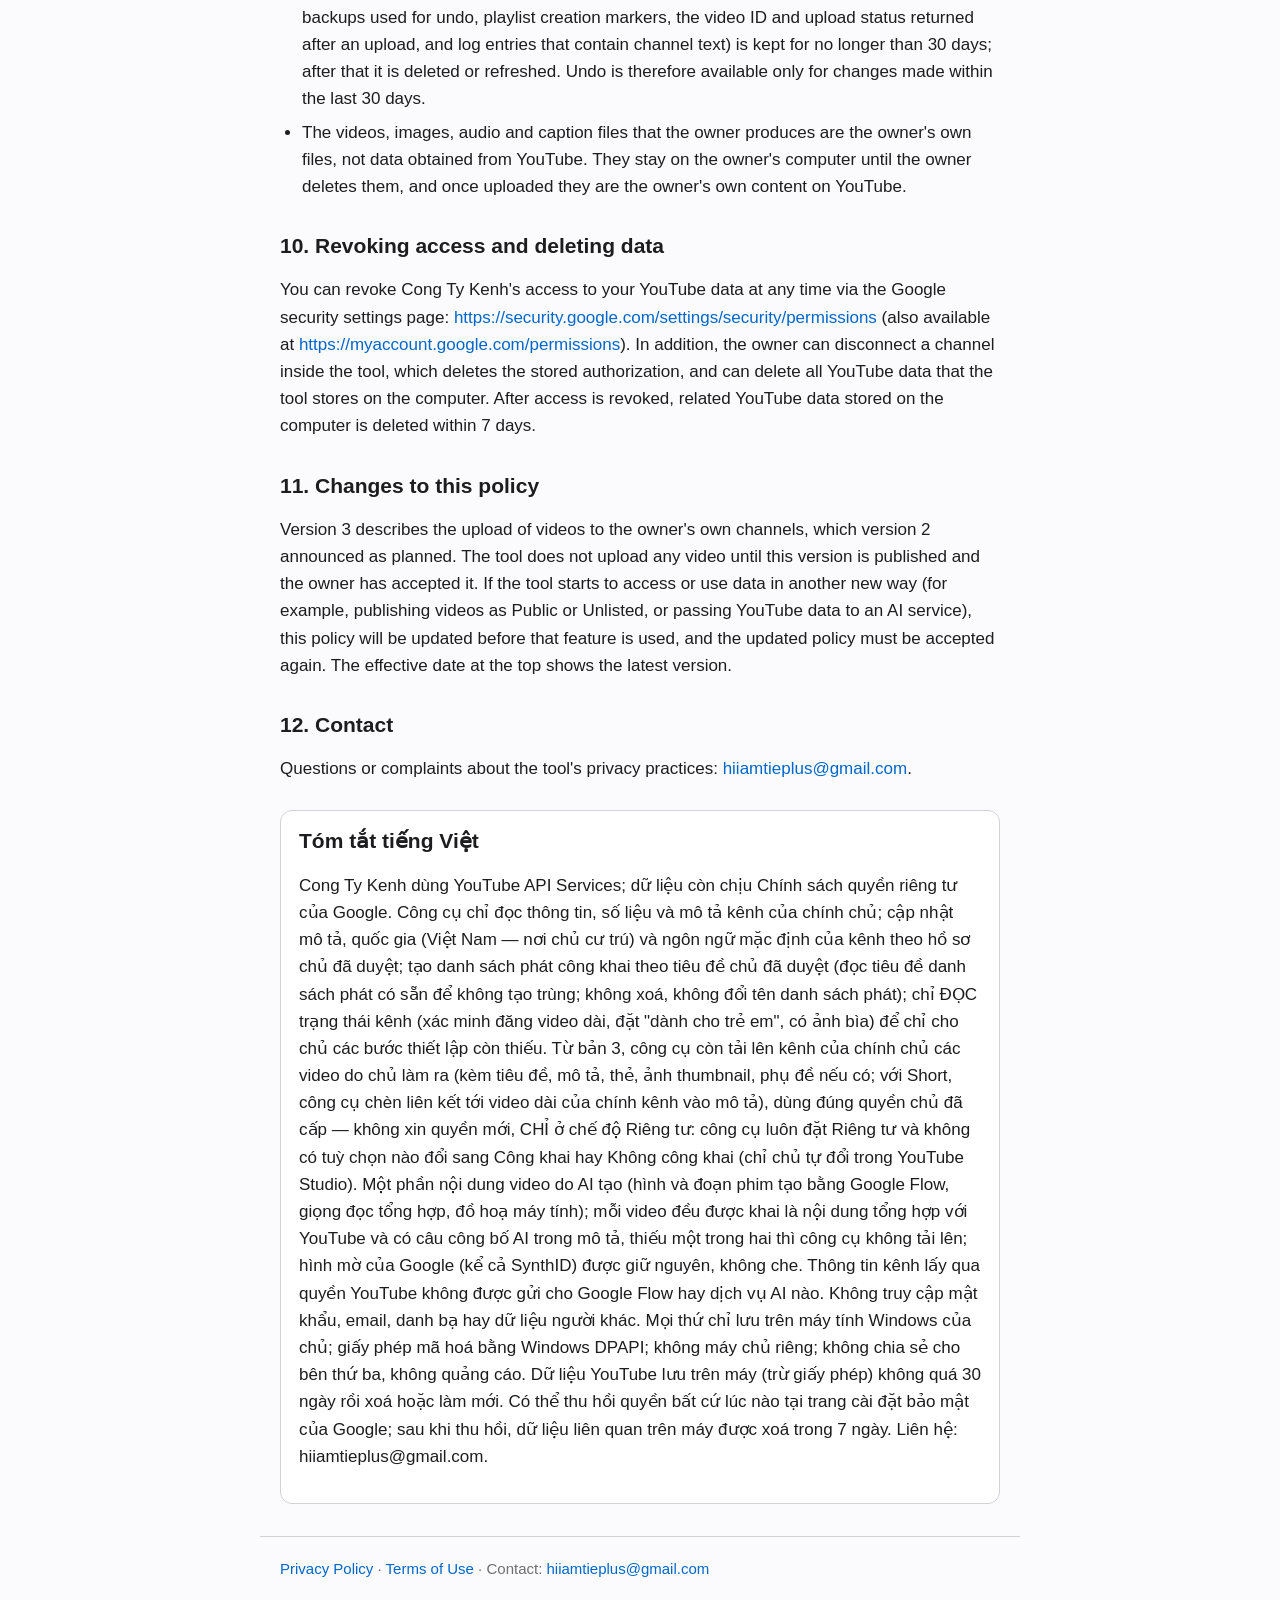
==== commit 30b00092: "Privacy policy v3 (effective 30 October 2026): Private-only video uploads, synthetic-content declara" ====
--- a/privacy.html
+++ b/privacy.html
@@ -14,7 +14,7 @@
 </header>
 <main>
   <h1>Privacy Policy</h1>
-  <p class="meta">Version 3 (DRAFT, not yet published). Effective date: to be set on the day this version is published. Replaces version 2 (effective 28 September 2026).</p>
+  <p class="meta">Effective date: 30 October 2026 (version 3). Replaces version 2 (effective 28 September 2026).</p>
 
   <h2>1. About this policy</h2>
   <p>This Privacy Policy explains what information Cong Ty Kenh (the "tool") accesses when its owner connects the owner's YouTube channels, and how that information is used, stored, shared and deleted. Cong Ty Kenh is a private, single-user desktop tool: its only user is its owner, and it only manages YouTube channels that the owner owns or manages. From version 3 the tool can also upload videos that the owner has produced to the owner's own channels, in Private mode only (see sections 4 and 5). You must agree to this policy before using the tool.</p>
@@ -30,7 +30,7 @@
     <li><strong>Channel settings:</strong> the channel's country and default language. They are read, and set only for a channel whose profile the owner has approved: the country is set to Vietnam, where the owner lives, and the default language to the channel's language. The current values are read before any change so that the change can be undone.</li>
     <li><strong>Channel status (read only):</strong> whether the channel can upload videos longer than 15 minutes (which shows whether phone verification is done), whether the channel is set as made for kids, and whether it has a banner image. The tool never changes these.</li>
     <li><strong>Playlists:</strong> the titles of the owner's own playlists, read to avoid creating the same playlist twice. Playlist IDs are not stored.</li>
-    <li><strong>Video uploads (new in version 3):</strong> the tool sends to YouTube a video file that the owner has produced and approved, together with its title, description, tags, category, thumbnail image and, optionally, a caption file. From YouTube it receives only the new video's ID and its upload and processing status. Before any upload the tool checks that the authorized channel is the owner's own channel.</li>
+    <li><strong>Video uploads (new in version 3):</strong> the tool sends to YouTube a video file that the owner has produced and approved, together with its title, description, tags, category, thumbnail image and, optionally, a caption file. From YouTube it receives only the new video's ID and its upload and processing status. Before any upload the tool checks that the authorized channel is the owner's own channel. For a YouTube Short, the tool inserts into the description a link to the owner's own full-length video on the same channel. Uploads use the same single permission the owner already granted (manage the owner's YouTube account); no new permission is requested.</li>
     <li><strong>OAuth authorization:</strong> the refresh token that Google issues when the owner grants access.</li>
   </ul>
   <p>The tool does not access or store Google passwords, emails, contacts, payment information, or data about other people's accounts.</p>
@@ -85,7 +85,7 @@
 
   <section class="vi" lang="vi">
     <h2>Tóm tắt tiếng Việt</h2>
-    <p>Cong Ty Kenh dùng YouTube API Services; dữ liệu còn chịu Chính sách quyền riêng tư của Google. Công cụ chỉ đọc thông tin, số liệu và mô tả kênh của chính chủ; cập nhật mô tả, quốc gia (Việt Nam — nơi chủ cư trú) và ngôn ngữ mặc định của kênh theo hồ sơ chủ đã duyệt; tạo danh sách phát công khai theo tiêu đề chủ đã duyệt (đọc tiêu đề danh sách phát có sẵn để không tạo trùng; không xoá, không đổi tên danh sách phát); chỉ ĐỌC trạng thái kênh (xác minh đăng video dài, đặt "dành cho trẻ em", có ảnh bìa) để chỉ cho chủ các bước thiết lập còn thiếu. Từ bản 3, công cụ còn tải lên kênh của chính chủ các video do chủ làm ra (kèm tiêu đề, mô tả, thẻ, ảnh thumbnail, phụ đề nếu có), CHỈ ở chế độ Riêng tư: công cụ luôn đặt Riêng tư và không có tuỳ chọn nào đổi sang Công khai hay Không công khai (chỉ chủ tự đổi trong YouTube Studio). Một phần nội dung video do AI tạo (hình và đoạn phim tạo bằng Google Flow, giọng đọc tổng hợp, đồ hoạ máy tính); mỗi video đều được khai là nội dung tổng hợp với YouTube và có câu công bố AI trong mô tả, thiếu một trong hai thì công cụ không tải lên; hình mờ của Google (kể cả SynthID) được giữ nguyên, không che. Thông tin kênh lấy qua quyền YouTube không được gửi cho Google Flow hay dịch vụ AI nào. Không truy cập mật khẩu, email, danh bạ hay dữ liệu người khác. Mọi thứ chỉ lưu trên máy tính Windows của chủ; giấy phép mã hoá bằng Windows DPAPI; không máy chủ riêng; không chia sẻ cho bên thứ ba, không quảng cáo. Dữ liệu YouTube lưu trên máy (trừ giấy phép) không quá 30 ngày rồi xoá hoặc làm mới. Có thể thu hồi quyền bất cứ lúc nào tại trang cài đặt bảo mật của Google; sau khi thu hồi, dữ liệu liên quan trên máy được xoá trong 7 ngày. Liên hệ: hiiamtieplus@gmail.com.</p>
+    <p>Cong Ty Kenh dùng YouTube API Services; dữ liệu còn chịu Chính sách quyền riêng tư của Google. Công cụ chỉ đọc thông tin, số liệu và mô tả kênh của chính chủ; cập nhật mô tả, quốc gia (Việt Nam — nơi chủ cư trú) và ngôn ngữ mặc định của kênh theo hồ sơ chủ đã duyệt; tạo danh sách phát công khai theo tiêu đề chủ đã duyệt (đọc tiêu đề danh sách phát có sẵn để không tạo trùng; không xoá, không đổi tên danh sách phát); chỉ ĐỌC trạng thái kênh (xác minh đăng video dài, đặt "dành cho trẻ em", có ảnh bìa) để chỉ cho chủ các bước thiết lập còn thiếu. Từ bản 3, công cụ còn tải lên kênh của chính chủ các video do chủ làm ra (kèm tiêu đề, mô tả, thẻ, ảnh thumbnail, phụ đề nếu có; với Short, công cụ chèn liên kết tới video dài của chính kênh vào mô tả), dùng đúng quyền chủ đã cấp — không xin quyền mới, CHỈ ở chế độ Riêng tư: công cụ luôn đặt Riêng tư và không có tuỳ chọn nào đổi sang Công khai hay Không công khai (chỉ chủ tự đổi trong YouTube Studio). Một phần nội dung video do AI tạo (hình và đoạn phim tạo bằng Google Flow, giọng đọc tổng hợp, đồ hoạ máy tính); mỗi video đều được khai là nội dung tổng hợp với YouTube và có câu công bố AI trong mô tả, thiếu một trong hai thì công cụ không tải lên; hình mờ của Google (kể cả SynthID) được giữ nguyên, không che. Thông tin kênh lấy qua quyền YouTube không được gửi cho Google Flow hay dịch vụ AI nào. Không truy cập mật khẩu, email, danh bạ hay dữ liệu người khác. Mọi thứ chỉ lưu trên máy tính Windows của chủ; giấy phép mã hoá bằng Windows DPAPI; không máy chủ riêng; không chia sẻ cho bên thứ ba, không quảng cáo. Dữ liệu YouTube lưu trên máy (trừ giấy phép) không quá 30 ngày rồi xoá hoặc làm mới. Có thể thu hồi quyền bất cứ lúc nào tại trang cài đặt bảo mật của Google; sau khi thu hồi, dữ liệu liên quan trên máy được xoá trong 7 ngày. Liên hệ: hiiamtieplus@gmail.com.</p>
   </section>
 </main>
 <footer class="site">
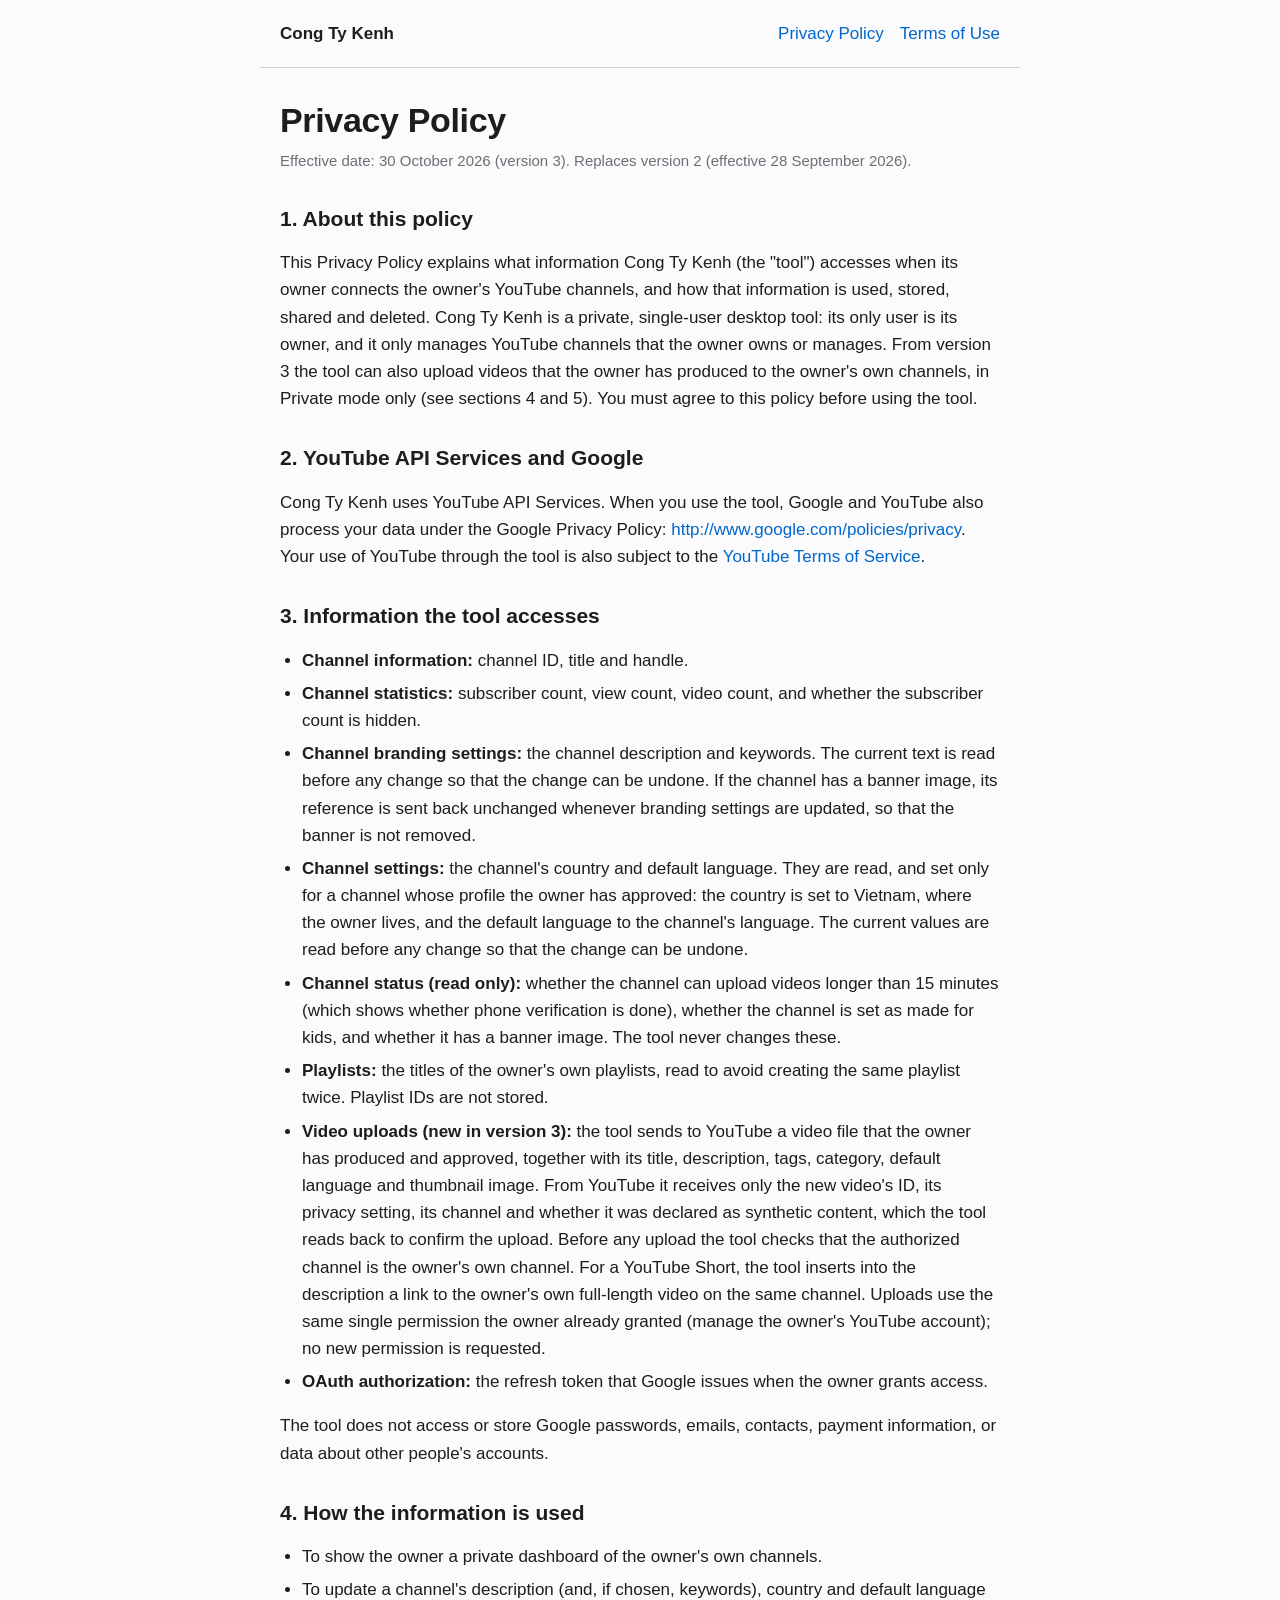
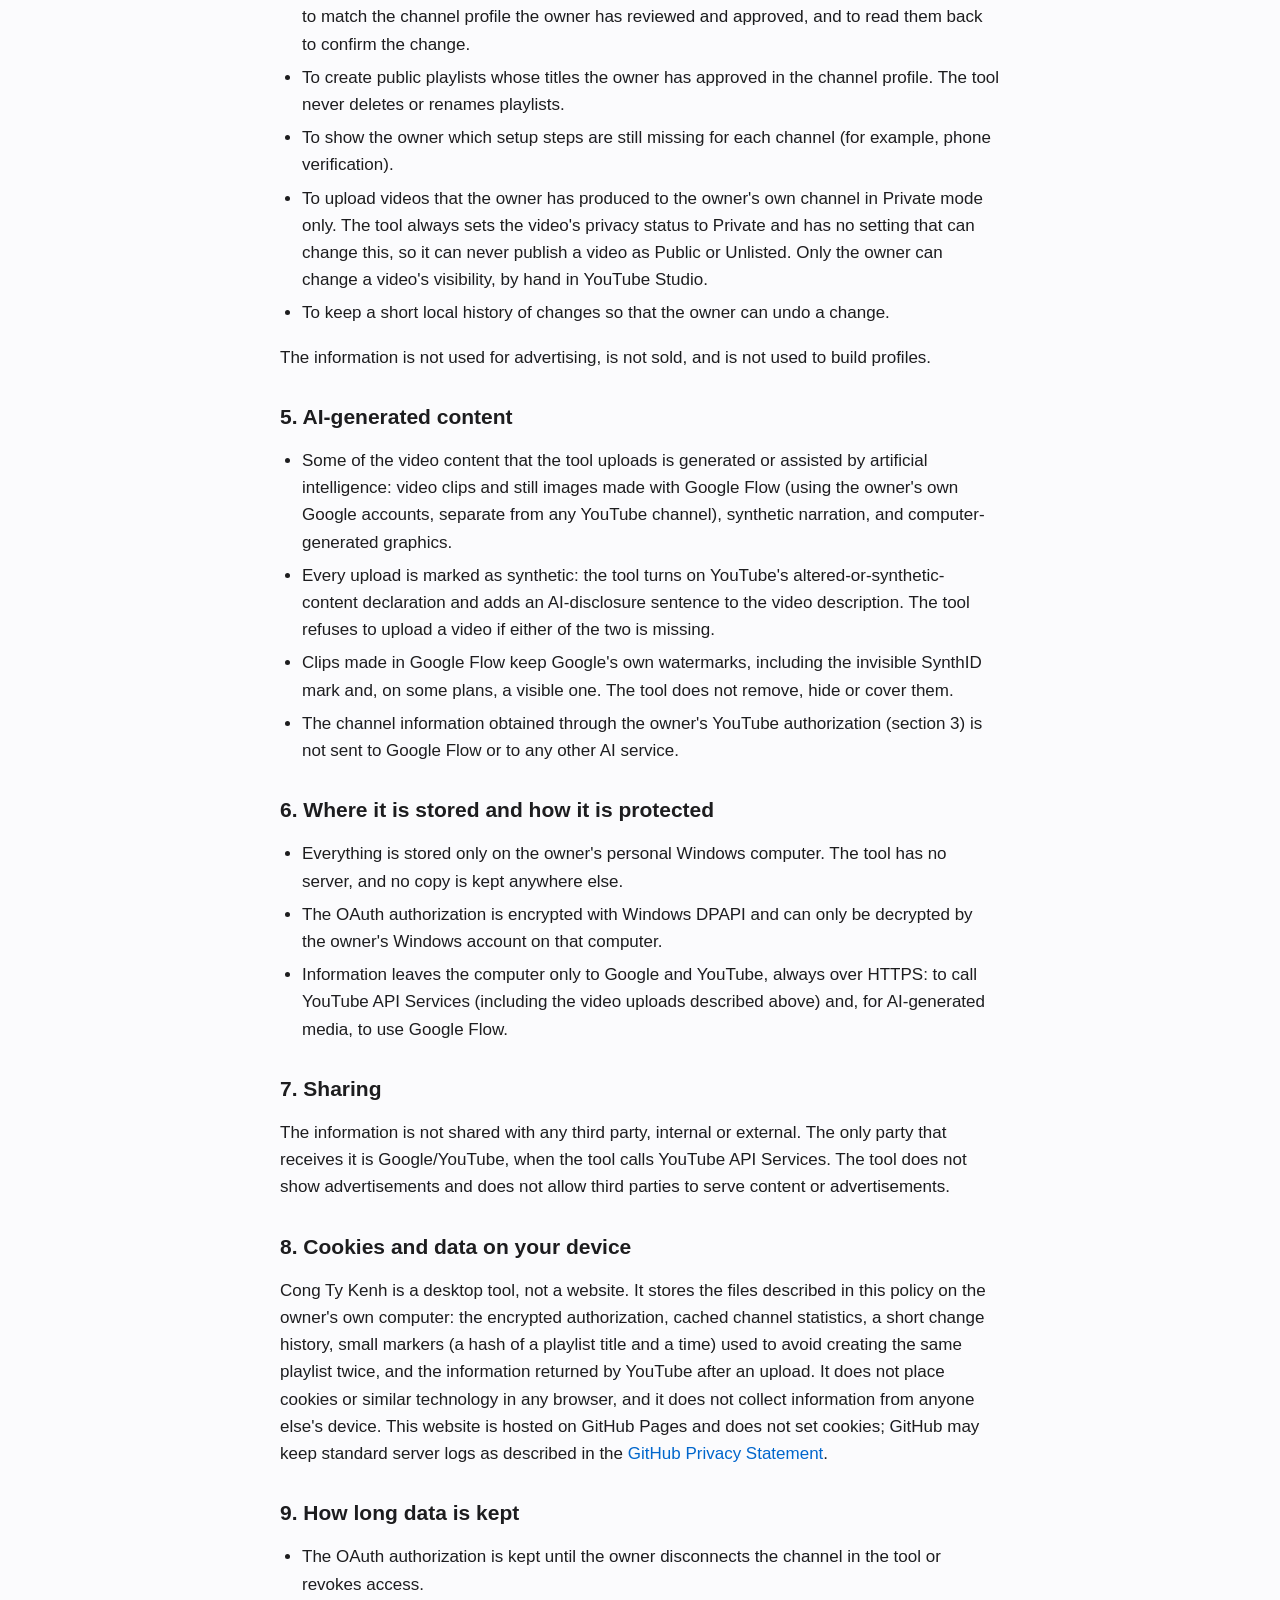
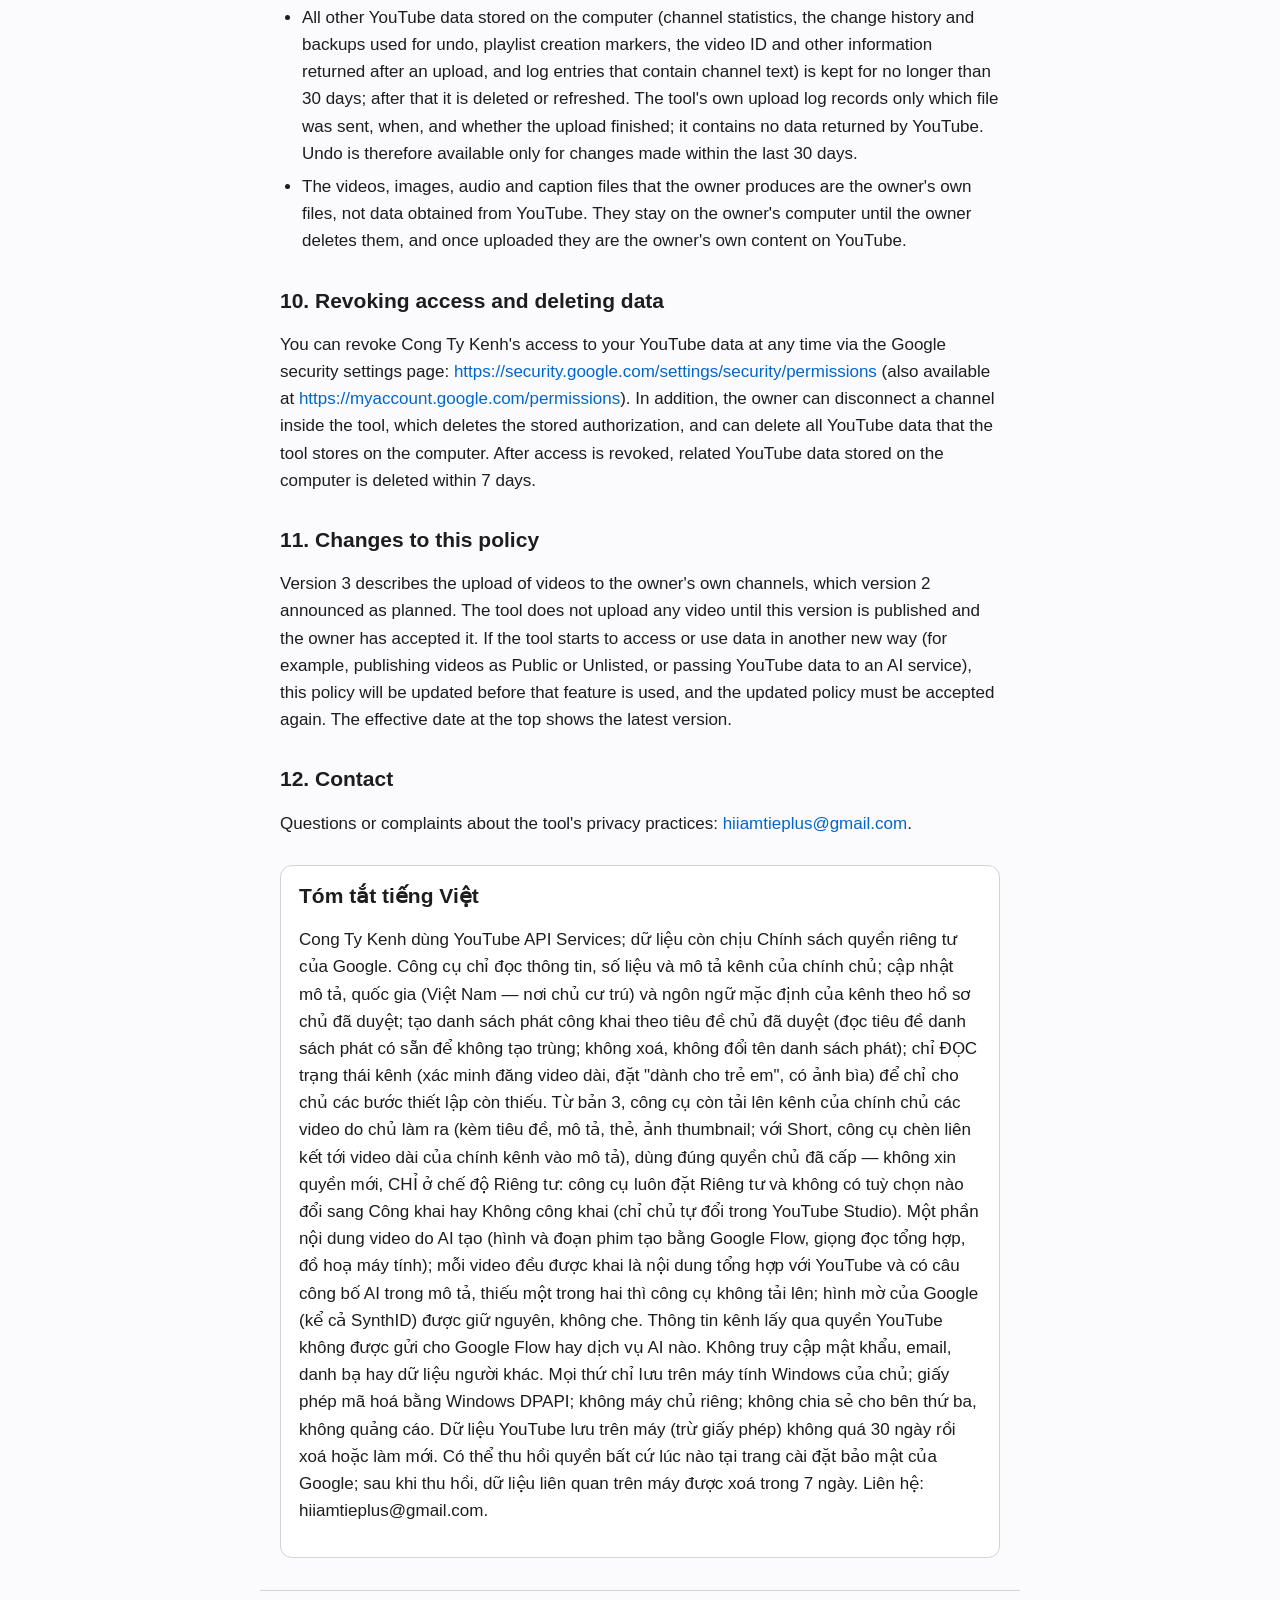
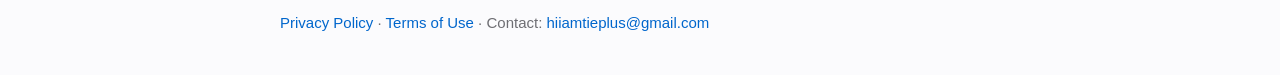
==== commit b85a3bd4: "Privacy policy v3: describe exactly what an upload sends and receives; upload log holds no YouTube d" ====
--- a/privacy.html
+++ b/privacy.html
@@ -30,7 +30,7 @@
     <li><strong>Channel settings:</strong> the channel's country and default language. They are read, and set only for a channel whose profile the owner has approved: the country is set to Vietnam, where the owner lives, and the default language to the channel's language. The current values are read before any change so that the change can be undone.</li>
     <li><strong>Channel status (read only):</strong> whether the channel can upload videos longer than 15 minutes (which shows whether phone verification is done), whether the channel is set as made for kids, and whether it has a banner image. The tool never changes these.</li>
     <li><strong>Playlists:</strong> the titles of the owner's own playlists, read to avoid creating the same playlist twice. Playlist IDs are not stored.</li>
-    <li><strong>Video uploads (new in version 3):</strong> the tool sends to YouTube a video file that the owner has produced and approved, together with its title, description, tags, category, thumbnail image and, optionally, a caption file. From YouTube it receives only the new video's ID and its upload and processing status. Before any upload the tool checks that the authorized channel is the owner's own channel. For a YouTube Short, the tool inserts into the description a link to the owner's own full-length video on the same channel. Uploads use the same single permission the owner already granted (manage the owner's YouTube account); no new permission is requested.</li>
+    <li><strong>Video uploads (new in version 3):</strong> the tool sends to YouTube a video file that the owner has produced and approved, together with its title, description, tags, category, default language and thumbnail image. From YouTube it receives only the new video's ID, its privacy setting, its channel and whether it was declared as synthetic content, which the tool reads back to confirm the upload. Before any upload the tool checks that the authorized channel is the owner's own channel. For a YouTube Short, the tool inserts into the description a link to the owner's own full-length video on the same channel. Uploads use the same single permission the owner already granted (manage the owner's YouTube account); no new permission is requested.</li>
     <li><strong>OAuth authorization:</strong> the refresh token that Google issues when the owner grants access.</li>
   </ul>
   <p>The tool does not access or store Google passwords, emails, contacts, payment information, or data about other people's accounts.</p>
@@ -70,7 +70,7 @@
   <h2>9. How long data is kept</h2>
   <ul>
     <li>The OAuth authorization is kept until the owner disconnects the channel in the tool or revokes access.</li>
-    <li>All other YouTube data stored on the computer (channel statistics, the change history and backups used for undo, playlist creation markers, the video ID and upload status returned after an upload, and log entries that contain channel text) is kept for no longer than 30 days; after that it is deleted or refreshed. Undo is therefore available only for changes made within the last 30 days.</li>
+    <li>All other YouTube data stored on the computer (channel statistics, the change history and backups used for undo, playlist creation markers, the video ID and other information returned after an upload, and log entries that contain channel text) is kept for no longer than 30 days; after that it is deleted or refreshed. The tool's own upload log records only which file was sent, when, and whether the upload finished; it contains no data returned by YouTube. Undo is therefore available only for changes made within the last 30 days.</li>
     <li>The videos, images, audio and caption files that the owner produces are the owner's own files, not data obtained from YouTube. They stay on the owner's computer until the owner deletes them, and once uploaded they are the owner's own content on YouTube.</li>
   </ul>
 
@@ -85,7 +85,7 @@
 
   <section class="vi" lang="vi">
     <h2>Tóm tắt tiếng Việt</h2>
-    <p>Cong Ty Kenh dùng YouTube API Services; dữ liệu còn chịu Chính sách quyền riêng tư của Google. Công cụ chỉ đọc thông tin, số liệu và mô tả kênh của chính chủ; cập nhật mô tả, quốc gia (Việt Nam — nơi chủ cư trú) và ngôn ngữ mặc định của kênh theo hồ sơ chủ đã duyệt; tạo danh sách phát công khai theo tiêu đề chủ đã duyệt (đọc tiêu đề danh sách phát có sẵn để không tạo trùng; không xoá, không đổi tên danh sách phát); chỉ ĐỌC trạng thái kênh (xác minh đăng video dài, đặt "dành cho trẻ em", có ảnh bìa) để chỉ cho chủ các bước thiết lập còn thiếu. Từ bản 3, công cụ còn tải lên kênh của chính chủ các video do chủ làm ra (kèm tiêu đề, mô tả, thẻ, ảnh thumbnail, phụ đề nếu có; với Short, công cụ chèn liên kết tới video dài của chính kênh vào mô tả), dùng đúng quyền chủ đã cấp — không xin quyền mới, CHỈ ở chế độ Riêng tư: công cụ luôn đặt Riêng tư và không có tuỳ chọn nào đổi sang Công khai hay Không công khai (chỉ chủ tự đổi trong YouTube Studio). Một phần nội dung video do AI tạo (hình và đoạn phim tạo bằng Google Flow, giọng đọc tổng hợp, đồ hoạ máy tính); mỗi video đều được khai là nội dung tổng hợp với YouTube và có câu công bố AI trong mô tả, thiếu một trong hai thì công cụ không tải lên; hình mờ của Google (kể cả SynthID) được giữ nguyên, không che. Thông tin kênh lấy qua quyền YouTube không được gửi cho Google Flow hay dịch vụ AI nào. Không truy cập mật khẩu, email, danh bạ hay dữ liệu người khác. Mọi thứ chỉ lưu trên máy tính Windows của chủ; giấy phép mã hoá bằng Windows DPAPI; không máy chủ riêng; không chia sẻ cho bên thứ ba, không quảng cáo. Dữ liệu YouTube lưu trên máy (trừ giấy phép) không quá 30 ngày rồi xoá hoặc làm mới. Có thể thu hồi quyền bất cứ lúc nào tại trang cài đặt bảo mật của Google; sau khi thu hồi, dữ liệu liên quan trên máy được xoá trong 7 ngày. Liên hệ: hiiamtieplus@gmail.com.</p>
+    <p>Cong Ty Kenh dùng YouTube API Services; dữ liệu còn chịu Chính sách quyền riêng tư của Google. Công cụ chỉ đọc thông tin, số liệu và mô tả kênh của chính chủ; cập nhật mô tả, quốc gia (Việt Nam — nơi chủ cư trú) và ngôn ngữ mặc định của kênh theo hồ sơ chủ đã duyệt; tạo danh sách phát công khai theo tiêu đề chủ đã duyệt (đọc tiêu đề danh sách phát có sẵn để không tạo trùng; không xoá, không đổi tên danh sách phát); chỉ ĐỌC trạng thái kênh (xác minh đăng video dài, đặt "dành cho trẻ em", có ảnh bìa) để chỉ cho chủ các bước thiết lập còn thiếu. Từ bản 3, công cụ còn tải lên kênh của chính chủ các video do chủ làm ra (kèm tiêu đề, mô tả, thẻ, ảnh thumbnail; với Short, công cụ chèn liên kết tới video dài của chính kênh vào mô tả), dùng đúng quyền chủ đã cấp — không xin quyền mới, CHỈ ở chế độ Riêng tư: công cụ luôn đặt Riêng tư và không có tuỳ chọn nào đổi sang Công khai hay Không công khai (chỉ chủ tự đổi trong YouTube Studio). Một phần nội dung video do AI tạo (hình và đoạn phim tạo bằng Google Flow, giọng đọc tổng hợp, đồ hoạ máy tính); mỗi video đều được khai là nội dung tổng hợp với YouTube và có câu công bố AI trong mô tả, thiếu một trong hai thì công cụ không tải lên; hình mờ của Google (kể cả SynthID) được giữ nguyên, không che. Thông tin kênh lấy qua quyền YouTube không được gửi cho Google Flow hay dịch vụ AI nào. Không truy cập mật khẩu, email, danh bạ hay dữ liệu người khác. Mọi thứ chỉ lưu trên máy tính Windows của chủ; giấy phép mã hoá bằng Windows DPAPI; không máy chủ riêng; không chia sẻ cho bên thứ ba, không quảng cáo. Dữ liệu YouTube lưu trên máy (trừ giấy phép) không quá 30 ngày rồi xoá hoặc làm mới. Có thể thu hồi quyền bất cứ lúc nào tại trang cài đặt bảo mật của Google; sau khi thu hồi, dữ liệu liên quan trên máy được xoá trong 7 ngày. Liên hệ: hiiamtieplus@gmail.com.</p>
   </section>
 </main>
 <footer class="site">
